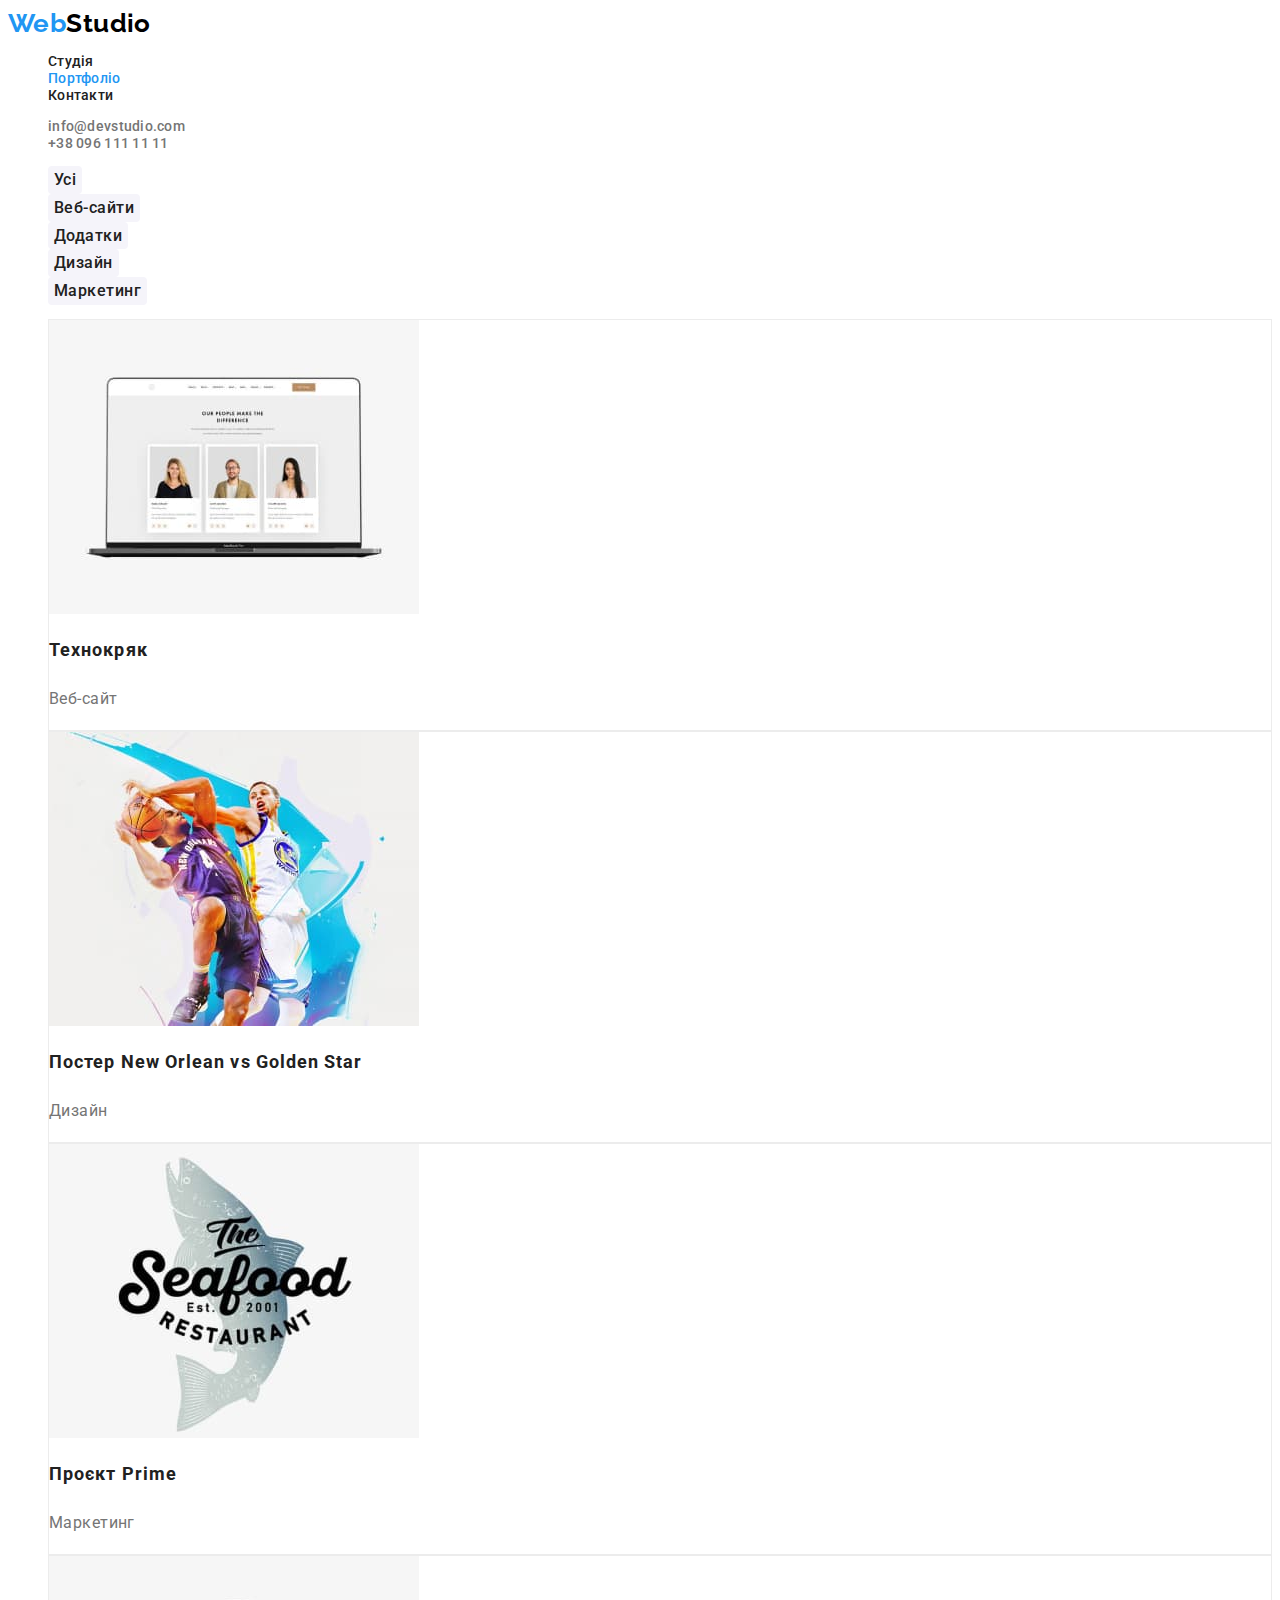
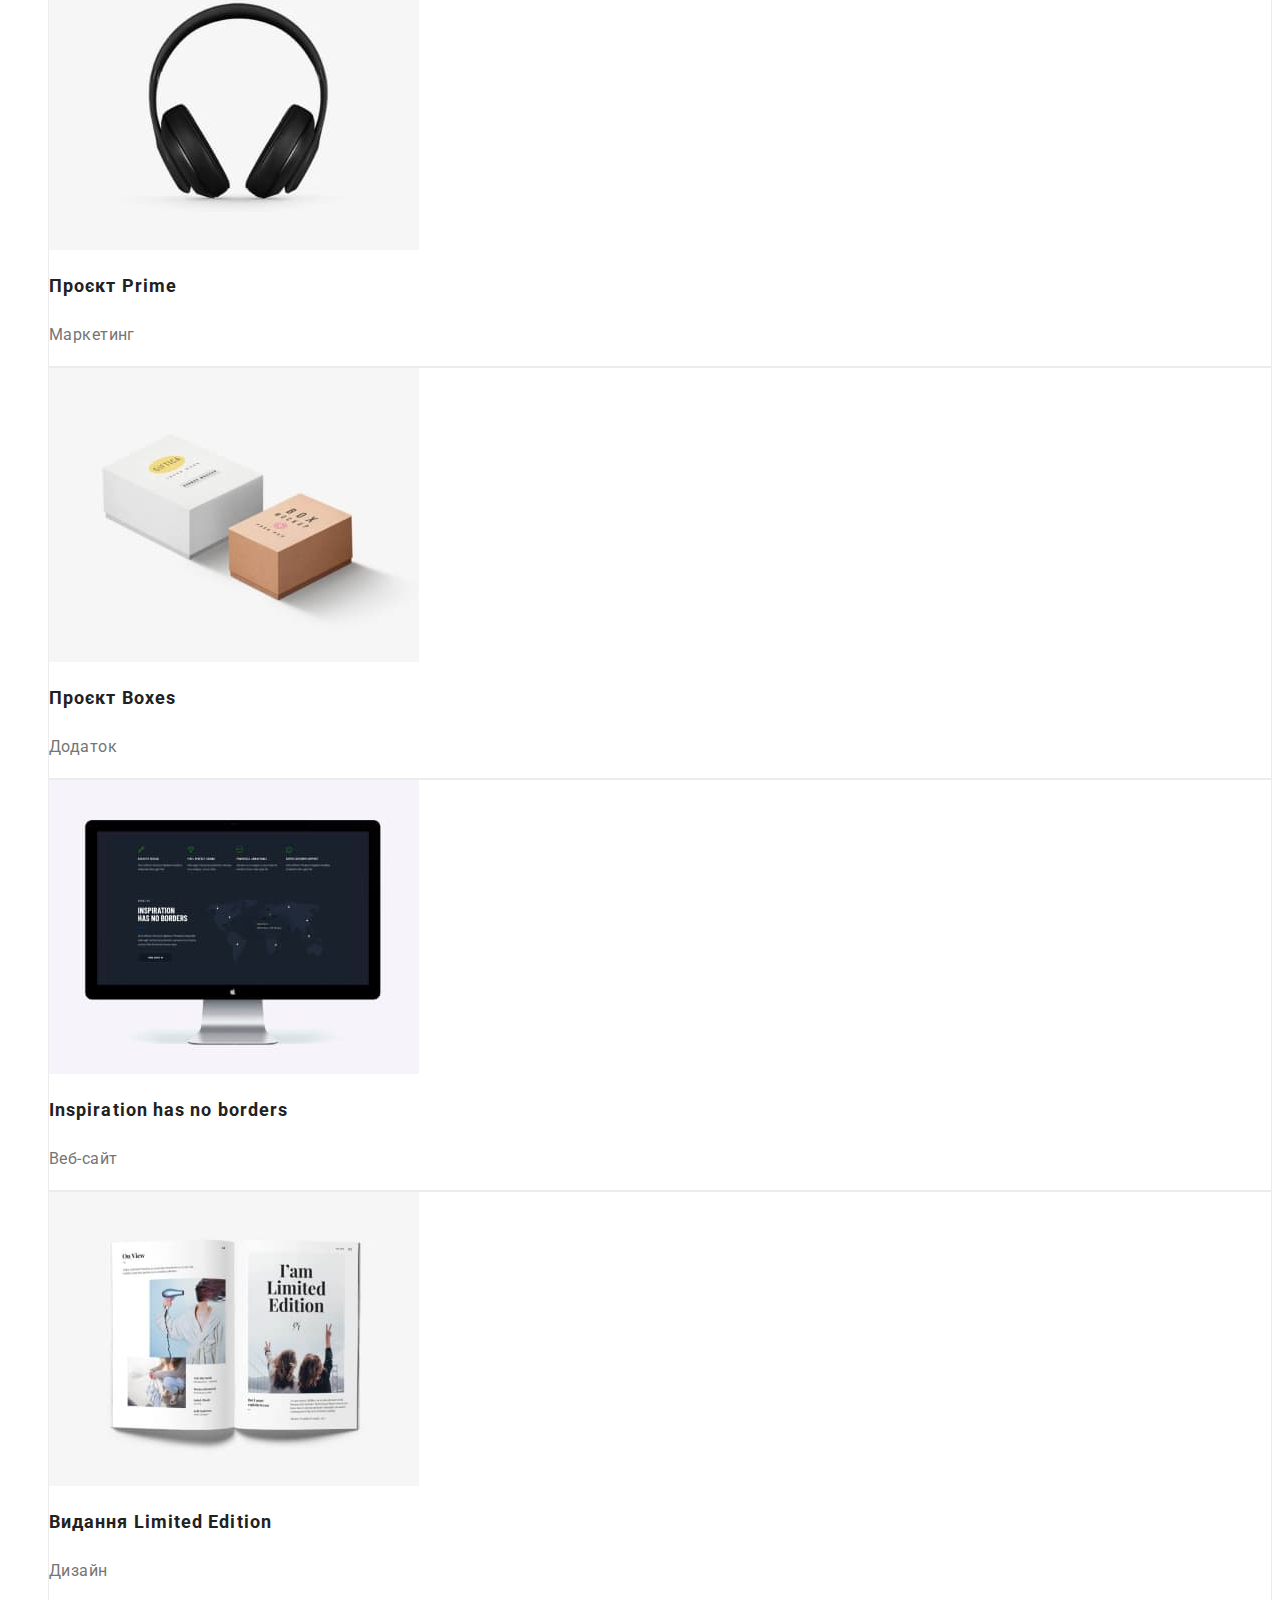
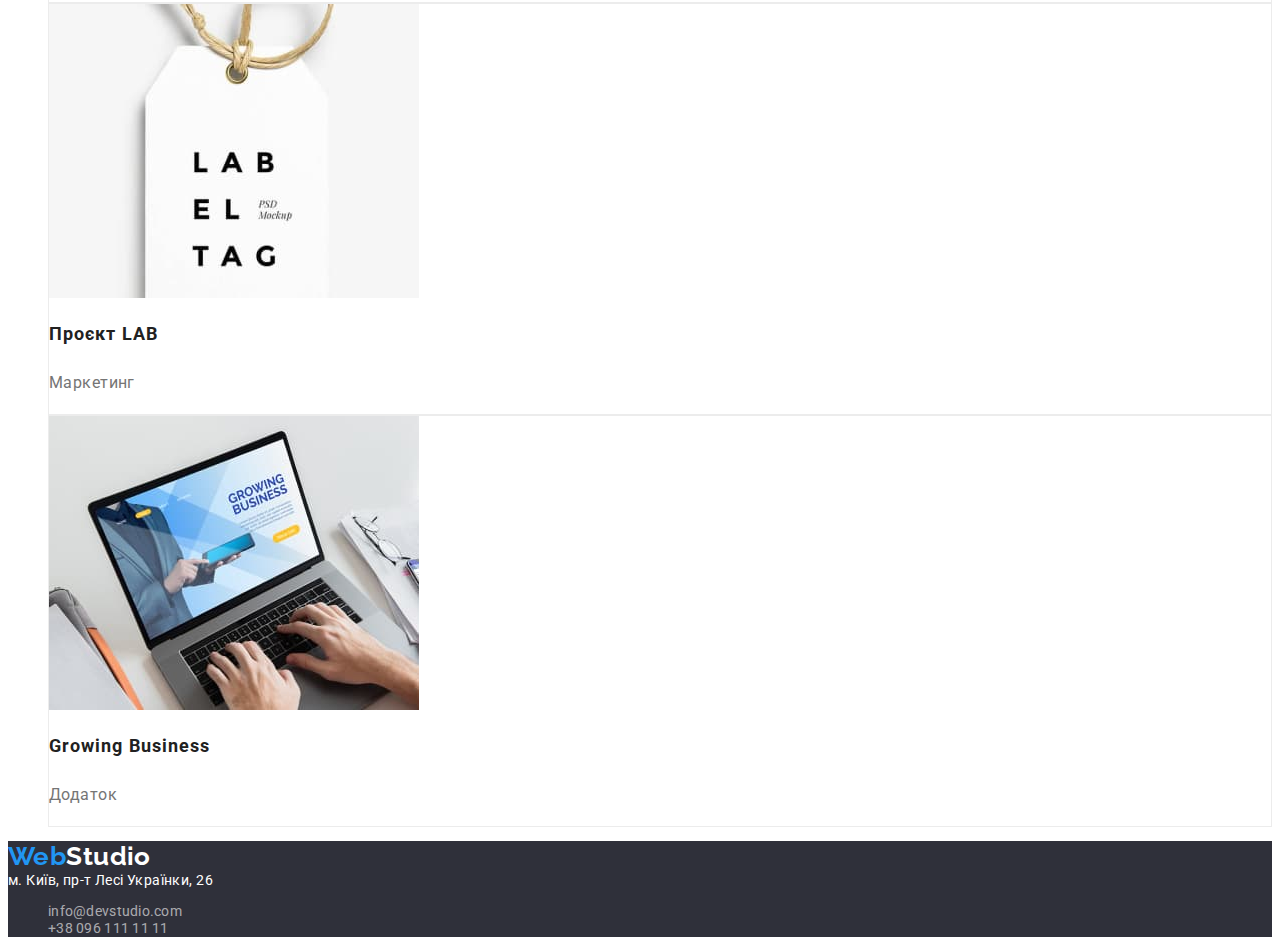
==== portfolio.html @ 2fc30f9e "Создание portfolio.html" ====
<!DOCTYPE html>
<html lang="uk">
  <head>
    <meta charset="UTF-8" />
    <meta http-equiv="X-UA-Compatible" content="IE=edge" />
    <meta name="viewport" content="width=device-width, initial-scale=1.0" />
    <title>Портфоліо</title>
    <link rel="preconnect" href="https://fonts.googleapis.com" />
    <link rel="preconnect" href="https://fonts.gstatic.com" crossorigin />
    <link
      href="https://fonts.googleapis.com/css2?family=Raleway:wght@700&family=Roboto:wght@400;500;700;900&display=swap"
      rel="stylesheet"
    />
    <link href="./css/styles.css" rel="stylesheet" />
  </head>
  <body>
    <!-- Шапка сайта -->
    <header class="page-header">
      <a class="header-logo" href=""> <span class="web">Web</span>Studio </a>
      <nav class="site-nav">
        <ul class="nav-list">
          <li><a class="nav" href="./index.html">Студія</a></li>
          <li><a class="nav-current" href="./portfolio.html">Портфоліо</a></li>
          <li><a class="nav" href="">Контакти</a></li>
        </ul>
      </nav>
      <ul class="header-contact-list">
        <li>
          <a class="header-contact-element" href="mailto:info@devstudio.com"
            >info@devstudio.com</a
          >
        </li>
        <li>
          <a class="header-contact-element" href="tel:+38-096-111-11-11"
            >+38 096 111 11 11</a
          >
        </li>
      </ul>
    </header>

    <main>
      <!-- Портфолио -->
      <section class="filter-section">
        <h1 class="visually-hidden">Портфоліо</h1>

        <ul class="filter-list">
          <li><button class="filter-button" type="button">Усі</button></li>
          <li>
            <button class="filter-button" type="button">Веб-сайти</button>
          </li>
          <li><button class="filter-button" type="button">Додатки</button></li>
          <li><button class="filter-button" type="button">Дизайн</button></li>
          <li>
            <button class="filter-button" type="button">Маркетинг</button>
          </li>
        </ul>
        <ul class="portfolio-list">
          <li class="portfolio-element">
            <img
              class="portfolio-element-image"
              src="./images/Project_1.jpg"
              alt="Технокряк"
              width="370"
            />
            <div>
              <h2 class="portfolio-element-name">Технокряк</h2>
              <p class="portfolio-element-text">Веб-сайт</p>
            </div>
          </li>
          <li class="portfolio-element">
            <img
              class="portfolio-element-image"
              src="./images/Project_2.jpg"
              alt="Постер New Orlean vs Golden Star"
              width="370"
            />
            <div>
              <h2 class="portfolio-element-name">
                Постер New Orlean vs Golden Star
              </h2>
              <p class="portfolio-element-text">Дизайн</p>
            </div>
          </li>
          <li class="portfolio-element">
            <img
              class="portfolio-element-image"
              src="./images/Project_3.jpg"
              alt="Ресторан Seafood"
              width="370"
            />
            <div>
              <h2 class="portfolio-element-name">Проєкт Prime</h2>
              <p class="portfolio-element-text">Маркетинг</p>
            </div>
          </li>
          <li class="portfolio-element">
            <img
              class="portfolio-element-image"
              src="./images/Project_4.jpg"
              alt="Проєкт Prime"
              width="370"
            />
            <div>
              <h2 class="portfolio-element-name">Проєкт Prime</h2>
              <p class="portfolio-element-text">Маркетинг</p>
            </div>
          </li>
          <li class="portfolio-element">
            <img
              class="portfolio-element-image"
              src="./images/Project_5.jpg"
              alt="Проєкт Boxes"
              width="370"
            />
            <div>
              <h2 class="portfolio-element-name">Проєкт Boxes</h2>
              <p class="portfolio-element-text">Додаток</p>
            </div>
          </li>
          <li class="portfolio-element">
            <img
              class="portfolio-element-image"
              src="./images/Project_6.jpg"
              alt="Inspiration has no borders"
              width="370"
            />
            <div>
              <h2 class="portfolio-element-name">Inspiration has no borders</h2>
              <p class="portfolio-element-text">Веб-сайт</p>
            </div>
          </li>
          <li class="portfolio-element">
            <img
              class="portfolio-element-image"
              src="./images/Project_7.jpg"
              alt="Видання Limited Edition"
              width="370"
            />
            <div>
              <h2 class="portfolio-element-name">Видання Limited Edition</h2>
              <p class="portfolio-element-text">Дизайн</p>
            </div>
          </li>
          <li class="portfolio-element">
            <img
              class="portfolio-element-image"
              src="./images/Project_8.jpg"
              alt="Проєкт LAB"
              width="370"
            />
            <div>
              <h2 class="portfolio-element-name">Проєкт LAB</h2>
              <p class="portfolio-element-text">Маркетинг</p>
            </div>
          </li>
          <li class="portfolio-element">
            <img
              class="portfolio-element-image"
              src="./images/Project_9.jpg"
              alt="Growing Business"
              width="370"
            />
            <div>
              <h2 class="portfolio-element-name">Growing Business</h2>
              <p class="portfolio-element-text">Додаток</p>
            </div>
          </li>
        </ul>
      </section>
    </main>

    <!-- Футер -->
    <footer class="page-footer">
      <a class="footer-logo" href=""> <span class="web">Web</span>Studio </a>
      <address class="footer-contacts">
        <a
          class="footer-adress"
          href="https://www.google.com/maps/d/viewer?mid=10uSM3H-mIU3GznYo2szRIEphczw&hl=en_US&ll=50.42732700000001%2C30.538092&z=17"
          target="_blank"
          rel="noopener norefferer nofollow"
          >м. Київ, пр-т Лесі Українки, 26</a
        >
        <ul class="footer-contact-list">
          <li>
            <a class="footer-contact-element" href="mailto:info@devstudio.com"
              >info@devstudio.com</a
            >
          </li>
          <li>
            <a class="footer-contact-element" href="tel:+38-096-111-11-11"
              >+38 096 111 11 11</a
            >
          </li>
        </ul>
      </address>
    </footer>
  </body>
</html>
---- css/styles.css ----
:root {
  --darkjunglegreen-color: #212121;
  --white-color: #ffffff;
  --boulder-color: #757575;
  --azure-color: #2196f3;
  --softpeach-color: #eeeeee;
  --black-color: #000000;
  --ghostwhite-color: #f5f4fa;
  --rgbawhitehigh-color: rgba(255, 255, 255, 0.6);
  --gunmetal-color: #2f303a;
  --dawnpink-color: #ececec;
  /* Заготовка к 4 ДЗ:
    --cloud-color: #c4c4c4;
    --rgbagunmetal-color: rgba(47, 48, 58, 0.4);
    --rgbawhitelow-color: rgba(255, 255, 255, 0.1);
    --nobel-color: #afb1b8; */
}

body {
  background-color: var(--white-color);
  color: var(--darkjunglegreen-color);

  font-family: Roboto, sans-serif;
  font-size: 14px;
  letter-spacing: 0.03em;
}

.visually-hidden {
  position: absolute;
  white-space: nowrap;
  width: 1px;
  height: 1px;
  overflow: hidden;
  border: 0;
  padding: 0;
  clip: rect(0 0 0 0);
  clip-path: inset(50%);
  margin: -1px;
}

.nav-list,
.feature-list,
.example-list,
.team-list,
.filter-list,
.portfolio-list,
.navigation-list,
.footer-contact-list,
.header-contact-list {
  list-style: none;
}

/* Header */

.header-logo,
.footer-logo {
  font-family: 'Raleway', sans-serif;
  font-weight: 700;
  font-size: 26px;
  line-height: 1.19;
  text-decoration: none;
  font-style: normal;

  color: var(--black-color);
  cursor: default;
}

.web {
  color: var(--azure-color);
}

/* Main page */

.nav {
  font-weight: 500;
  line-height: 1.14;
  letter-spacing: 0.02em;

  text-decoration: none;

  color: var(--darkjunglegreen-color);
}

.nav:hover,
.nav:focus {
  color: var(--azure-color);
}

.nav-current {
  font-weight: 500;
  line-height: 1.14;
  letter-spacing: 0.02em;

  text-decoration: none;

  color: var(--azure-color);
}

.nav-current:hover,
.nav-current:focus {
  color: var(--azure-color);
}

.header-contact-element {
  font-weight: 500;
  line-height: 1.14;
  letter-spacing: 0.02em;
  text-decoration: none;

  color: var(--boulder-color);
}

.header-contact-element:hover,
.header-contact-element:focus {
  color: var(--azure-color);
}

.order-section {
  background-color: var(--gunmetal-color);
}

.order-section-header {
  font-weight: 900;
  font-size: 44px;
  line-height: 1.36;

  text-align: center;
  letter-spacing: 0.06em;
  text-transform: uppercase;

  color: var(--white-color);
}

.order-section-button {
  font-family: 'Roboto', sans-serif;
  font-weight: 700;
  font-size: 16px;
  line-height: 1.87;
  letter-spacing: 0.06em;

  color: var(--white-color);
  background-color: var(--azure-color);
  cursor: pointer;
}

.order-section-button:hover,
.order-section-button:focus {
  background-color: #007ec7;
  cursor: pointer;
}

.feature-header {
  font-weight: 700;
  font-size: 14px;
  line-height: 1.14;
  text-transform: uppercase;

  color: var(--darkjunglegreen-color);
}

.feature-text {
  line-height: 1.71;

  font-style: normal;

  color: var(--boulder-color);
}

.example-header,
.team-header {
  font-weight: 700;
  font-size: 36px;
  line-height: 1.17;
  text-align: center;

  color: var(--darkjunglegreen-color);
}

.team-section {
  background-color: var(--ghostwhite-color);
}

.team-person-name {
  font-weight: 500;
  font-size: 16px;
  line-height: 1.19;

  text-align: center;

  color: var(--darkjunglegreen-color);
}

.team-person-position {
  font-size: 16px;
  line-height: 1.19;

  text-align: center;
  font-style: normal;

  color: var(--boulder-color);
}

/* Portfolio page */
.portfolio-main {
  border-top: 1px solid var(--white-color);
}

.filter-button {
  font-family: 'Roboto', sans-serif;
  font-weight: 500;
  font-size: 16px;
  line-height: 1.62;
  letter-spacing: 0.03em;

  border-radius: 4px;

  color: var(--darkjunglegreen-color);
  background-color: var(--ghostwhite-color);
  border: none;
}
.filter-button:hover,
.filter-button:focus {
  color: var(--white-color);
  background-color: var(--azure-color);
  cursor: pointer;
}

.portfolio-element {
  border: 1px solid var(--dawnpink-color);
}

.portfolio-element-name {
  font-weight: 700;
  font-size: 18px;
  line-height: 2;
  letter-spacing: 0.06em;

  color: var(--darkjunglegreen-color);
}

.portfolio-element-text {
  font-size: 16px;
  line-height: 1.88;
  font-style: normal;

  color: var(--boulder-color);
}
/* Footer */

.page-footer {
  background-color: var(--gunmetal-color);
}

.footer-logo {
  color: var(--white-color);
}

.footer-adress {
  line-height: 1.17;
  text-decoration: none;
  font-style: normal;

  color: var(--white-color);
}

.footer-contact-element {
  line-height: 1.14;
  letter-spacing: 0.02em;
  text-decoration: none;
  font-style: normal;

  color: var(--rgbawhitehigh-color);
}

.footer-contact-element:hover .footer-contact-element:focus {
  color: var(--azure-color);
}
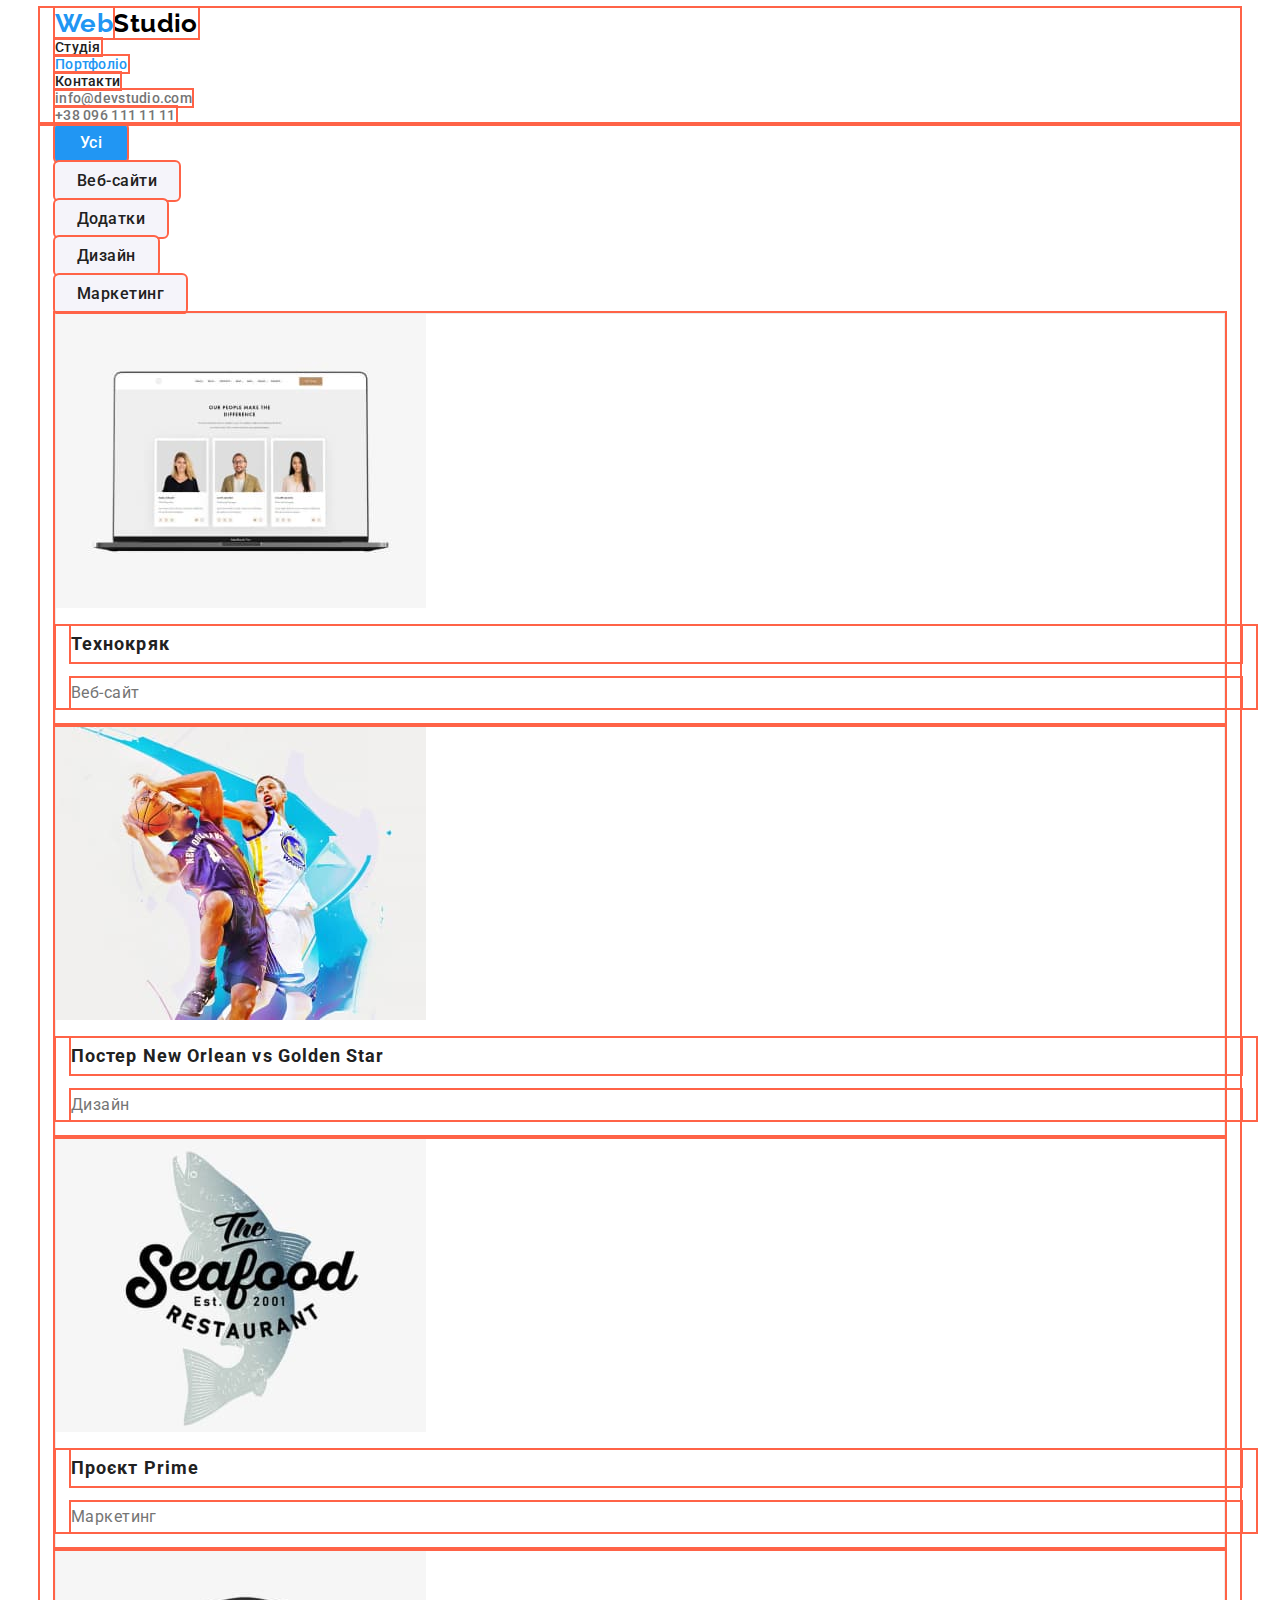
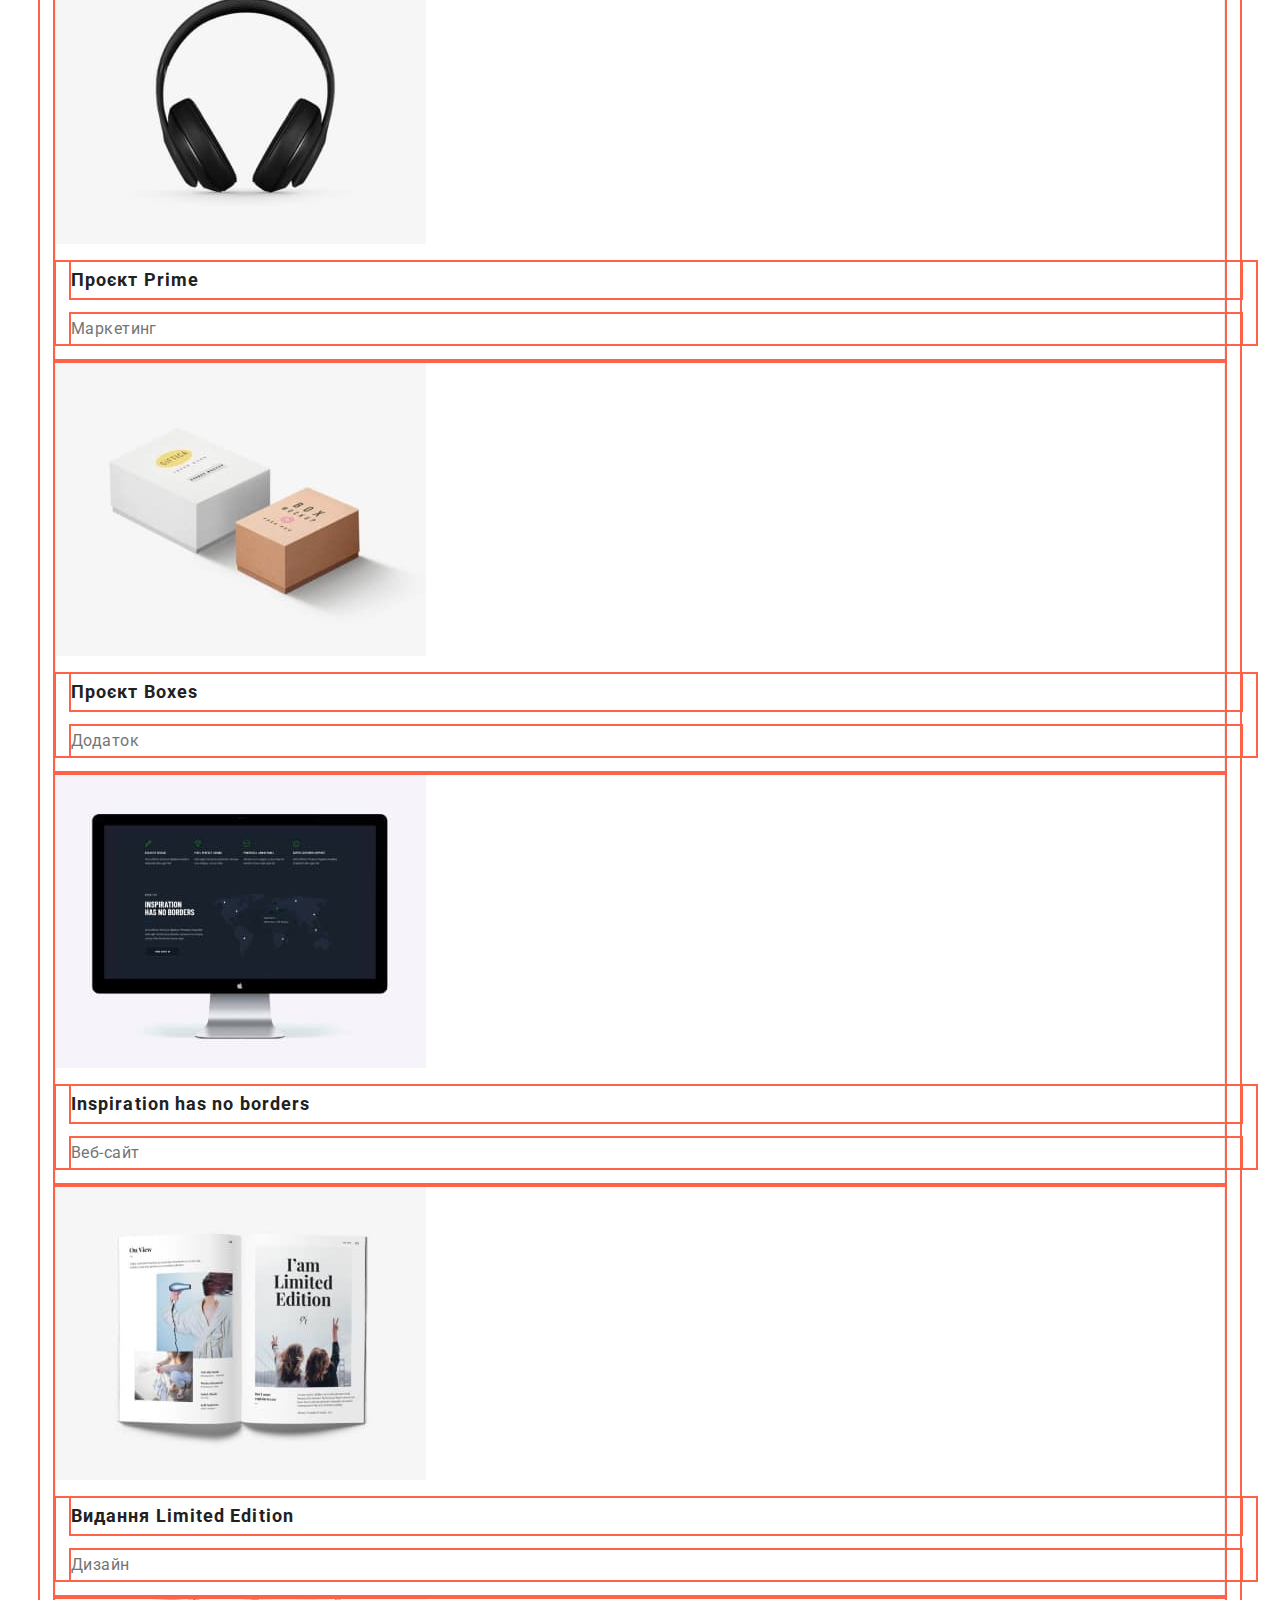
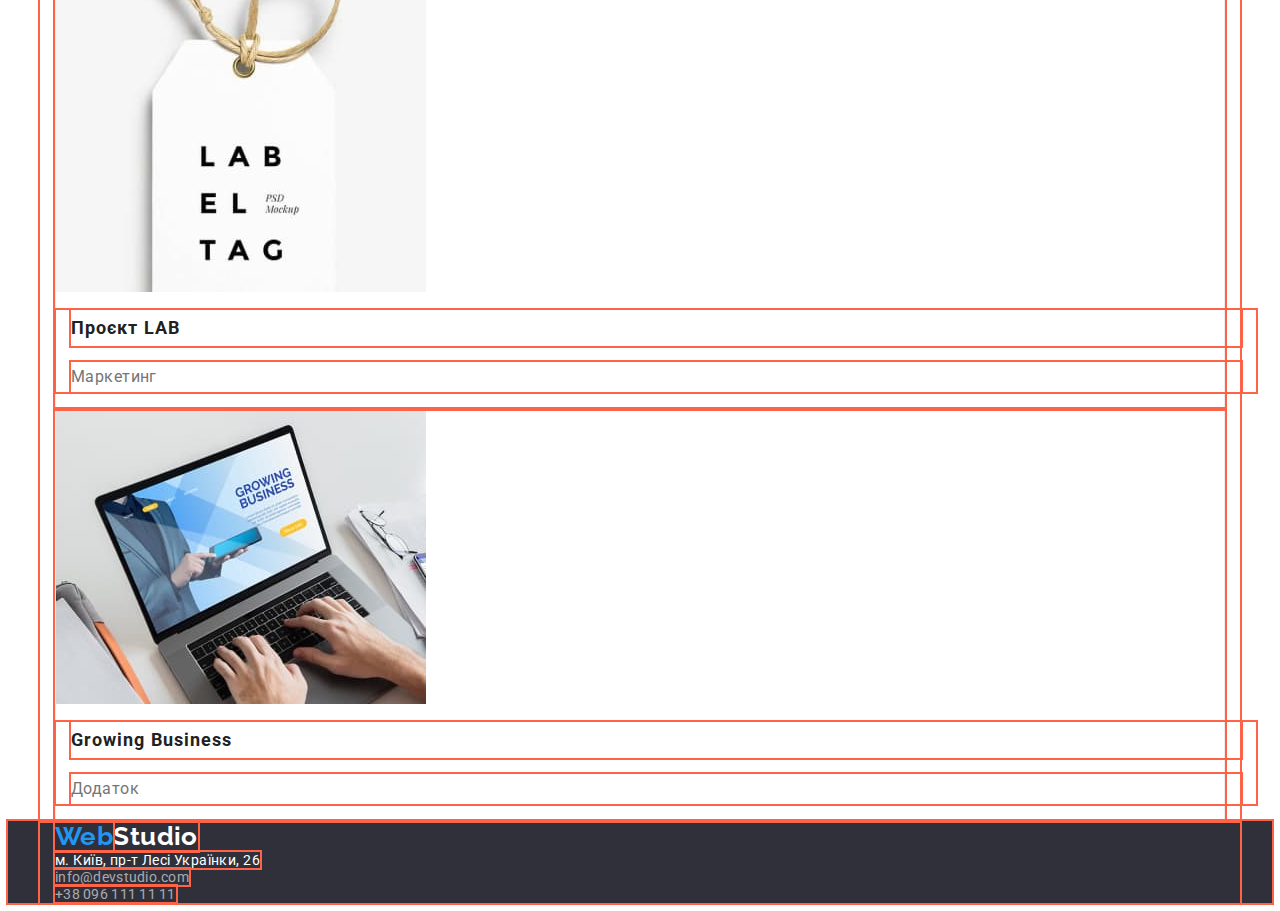
==== commit 2d4c1a51: "Добавление разметки" ====
--- a/portfolio.html
+++ b/portfolio.html
@@ -11,11 +11,13 @@
       href="https://fonts.googleapis.com/css2?family=Raleway:wght@700&family=Roboto:wght@400;500;700;900&display=swap"
       rel="stylesheet"
     />
+    <link rel="stylesheet" href="https://cdnjs.cloudflare.com/ajax/libs/modern-normalize/1.1.0/modern-normalize.min.css" integrity="sha512-wpPYUAdjBVSE4KJnH1VR1HeZfpl1ub8YT/NKx4PuQ5NmX2tKuGu6U/JRp5y+Y8XG2tV+wKQpNHVUX03MfMFn9Q==" crossorigin="anonymous" referrerpolicy="no-referrer" />
     <link href="./css/styles.css" rel="stylesheet" />
   </head>
   <body>
     <!-- Шапка сайта -->
     <header class="page-header">
+      <div class="container">
       <a class="header-logo" href=""> <span class="web">Web</span>Studio </a>
       <nav class="site-nav">
         <ul class="nav-list">
@@ -36,15 +38,16 @@
           >
         </li>
       </ul>
+    </div>
     </header>
 
     <main>
       <!-- Портфолио -->
       <section class="filter-section">
+        <div class="container">
         <h1 class="visually-hidden">Портфоліо</h1>
-
         <ul class="filter-list">
-          <li><button class="filter-button" type="button">Усі</button></li>
+          <li><button class="filter-button-active" type="button">Усі</button></li>
           <li>
             <button class="filter-button" type="button">Веб-сайти</button>
           </li>
@@ -62,7 +65,7 @@
               alt="Технокряк"
               width="370"
             />
-            <div>
+            <div class="container">
               <h2 class="portfolio-element-name">Технокряк</h2>
               <p class="portfolio-element-text">Веб-сайт</p>
             </div>
@@ -74,7 +77,7 @@
               alt="Постер New Orlean vs Golden Star"
               width="370"
             />
-            <div>
+            <div class="container">
               <h2 class="portfolio-element-name">
                 Постер New Orlean vs Golden Star
               </h2>
@@ -88,7 +91,7 @@
               alt="Ресторан Seafood"
               width="370"
             />
-            <div>
+            <div class="container">
               <h2 class="portfolio-element-name">Проєкт Prime</h2>
               <p class="portfolio-element-text">Маркетинг</p>
             </div>
@@ -100,7 +103,7 @@
               alt="Проєкт Prime"
               width="370"
             />
-            <div>
+            <div class="container">
               <h2 class="portfolio-element-name">Проєкт Prime</h2>
               <p class="portfolio-element-text">Маркетинг</p>
             </div>
@@ -112,7 +115,7 @@
               alt="Проєкт Boxes"
               width="370"
             />
-            <div>
+            <div class="container">
               <h2 class="portfolio-element-name">Проєкт Boxes</h2>
               <p class="portfolio-element-text">Додаток</p>
             </div>
@@ -124,7 +127,7 @@
               alt="Inspiration has no borders"
               width="370"
             />
-            <div>
+            <div class="container">
               <h2 class="portfolio-element-name">Inspiration has no borders</h2>
               <p class="portfolio-element-text">Веб-сайт</p>
             </div>
@@ -136,7 +139,7 @@
               alt="Видання Limited Edition"
               width="370"
             />
-            <div>
+            <div class="container">
               <h2 class="portfolio-element-name">Видання Limited Edition</h2>
               <p class="portfolio-element-text">Дизайн</p>
             </div>
@@ -148,7 +151,7 @@
               alt="Проєкт LAB"
               width="370"
             />
-            <div>
+            <div class="container">
               <h2 class="portfolio-element-name">Проєкт LAB</h2>
               <p class="portfolio-element-text">Маркетинг</p>
             </div>
@@ -160,17 +163,19 @@
               alt="Growing Business"
               width="370"
             />
-            <div>
+            <div class="container">
               <h2 class="portfolio-element-name">Growing Business</h2>
               <p class="portfolio-element-text">Додаток</p>
             </div>
           </li>
         </ul>
+        </div>
       </section>
     </main>
 
     <!-- Футер -->
     <footer class="page-footer">
+      <div class="container">
       <a class="footer-logo" href=""> <span class="web">Web</span>Studio </a>
       <address class="footer-contacts">
         <a
@@ -193,6 +198,7 @@
           </li>
         </ul>
       </address>
+    </div>
     </footer>
   </body>
 </html>
--- a/css/styles.css
+++ b/css/styles.css
@@ -23,7 +23,13 @@
   font-family: Roboto, sans-serif;
   font-size: 14px;
   letter-spacing: 0.03em;
-}
+  box-sizing: border-box;
+}
+
+.section {
+  padding: 94px 0;
+}
+
 
 .visually-hidden {
   position: absolute;
@@ -47,7 +53,22 @@
 .navigation-list,
 .footer-contact-list,
 .header-contact-list {
+  padding: 0;
+  margin: 0;
   list-style: none;
+}
+
+.h1, .h2, .h3, .p {
+  margin-top: 0;
+  margin-bottom: 0;
+}
+
+.container {
+  box-sizing: border-box;
+  width: 1200px;
+  margin: 0 auto;
+  padding: 0 15px;
+  outline: 2px solid tomato;
 }
 
 /* Header */
@@ -63,10 +84,12 @@
 
   color: var(--black-color);
   cursor: default;
+  outline: 2px solid tomato;
 }
 
 .web {
   color: var(--azure-color);
+  outline: 2px solid tomato;
 }
 
 /* Main page */
@@ -79,6 +102,7 @@
   text-decoration: none;
 
   color: var(--darkjunglegreen-color);
+  outline: 2px solid tomato;
 }
 
 .nav:hover,
@@ -94,6 +118,7 @@
   text-decoration: none;
 
   color: var(--azure-color);
+  outline: 2px solid tomato;
 }
 
 .nav-current:hover,
@@ -108,6 +133,7 @@
   text-decoration: none;
 
   color: var(--boulder-color);
+  outline: 2px solid tomato;
 }
 
 .header-contact-element:hover,
@@ -116,19 +142,23 @@
 }
 
 .order-section {
+  text-align: center;
   background-color: var(--gunmetal-color);
+  outline: 2px solid tomato;
 }
 
 .order-section-header {
+  margin-top: 0;
+  margin-bottom: 30px;
   font-weight: 900;
   font-size: 44px;
   line-height: 1.36;
 
-  text-align: center;
   letter-spacing: 0.06em;
   text-transform: uppercase;
 
   color: var(--white-color);
+  outline: 2px solid tomato;
 }
 
 .order-section-button {
@@ -137,10 +167,16 @@
   font-size: 16px;
   line-height: 1.87;
   letter-spacing: 0.06em;
-
+  
+  border-radius: 4px;
+  padding: 10px 32px;
+  border: none;
+
+  box-shadow: 0px 4px 4px rgba(0, 0, 0, 0.15);
   color: var(--white-color);
   background-color: var(--azure-color);
   cursor: pointer;
+  outline: 2px solid tomato;
 }
 
 .order-section-button:hover,
@@ -156,6 +192,7 @@
   text-transform: uppercase;
 
   color: var(--darkjunglegreen-color);
+  outline: 2px solid tomato;
 }
 
 .feature-text {
@@ -164,6 +201,7 @@
   font-style: normal;
 
   color: var(--boulder-color);
+  outline: 2px solid tomato;
 }
 
 .example-header,
@@ -174,10 +212,12 @@
   text-align: center;
 
   color: var(--darkjunglegreen-color);
+  outline: 2px solid tomato;
 }
 
 .team-section {
   background-color: var(--ghostwhite-color);
+  outline: 2px solid tomato;
 }
 
 .team-person-name {
@@ -188,6 +228,7 @@
   text-align: center;
 
   color: var(--darkjunglegreen-color);
+  outline: 2px solid tomato;
 }
 
 .team-person-position {
@@ -198,11 +239,13 @@
   font-style: normal;
 
   color: var(--boulder-color);
+  outline: 2px solid tomato;
 }
 
 /* Portfolio page */
 .portfolio-main {
   border-top: 1px solid var(--white-color);
+  outline: 2px solid tomato;
 }
 
 .filter-button {
@@ -211,13 +254,17 @@
   font-size: 16px;
   line-height: 1.62;
   letter-spacing: 0.03em;
+  text-align: center;
 
   border-radius: 4px;
+  padding: 6px 22px;
 
   color: var(--darkjunglegreen-color);
   background-color: var(--ghostwhite-color);
   border: none;
-}
+  outline: 2px solid tomato;
+}
+
 .filter-button:hover,
 .filter-button:focus {
   color: var(--white-color);
@@ -225,8 +272,33 @@
   cursor: pointer;
 }
 
+.filter-button-active {
+  font-family: 'Roboto', sans-serif;
+  font-weight: 500;
+  font-size: 16px;
+  line-height: 1.62;
+  letter-spacing: 0.03em;
+  text-align: center;
+
+  border-radius: 4px;
+  padding: 6px 25px;
+  box-shadow: 0px 3px 1px rgba(0, 0, 0, 0.1), 0px 1px 2px rgba(0, 0, 0, 0.08), 0px 2px 2px rgba(0, 0, 0, 0.12); 
+
+  color: var(--white-color);
+  background-color: var(--azure-color);
+  border: none;
+  outline: 2px solid tomato;
+}
+
+.filter-button-active:hover,
+.filter-button-active:focus {
+  background-color: #007ec7;
+  cursor: pointer;
+}
+
 .portfolio-element {
   border: 1px solid var(--dawnpink-color);
+  outline: 2px solid tomato;
 }
 
 .portfolio-element-name {
@@ -236,6 +308,7 @@
   letter-spacing: 0.06em;
 
   color: var(--darkjunglegreen-color);
+  outline: 2px solid tomato;
 }
 
 .portfolio-element-text {
@@ -244,15 +317,18 @@
   font-style: normal;
 
   color: var(--boulder-color);
+  outline: 2px solid tomato;
 }
 /* Footer */
 
 .page-footer {
   background-color: var(--gunmetal-color);
+  outline: 2px solid tomato;
 }
 
 .footer-logo {
   color: var(--white-color);
+  outline: 2px solid tomato;
 }
 
 .footer-adress {
@@ -261,6 +337,7 @@
   font-style: normal;
 
   color: var(--white-color);
+  outline: 2px solid tomato;
 }
 
 .footer-contact-element {
@@ -270,8 +347,10 @@
   font-style: normal;
 
   color: var(--rgbawhitehigh-color);
-}
-
-.footer-contact-element:hover .footer-contact-element:focus {
-  color: var(--azure-color);
-}
+  outline: 2px solid tomato;
+}
+
+.footer-contact-element:hover 
+.footer-contact-element:focus {
+  color: var(--azure-color);
+}
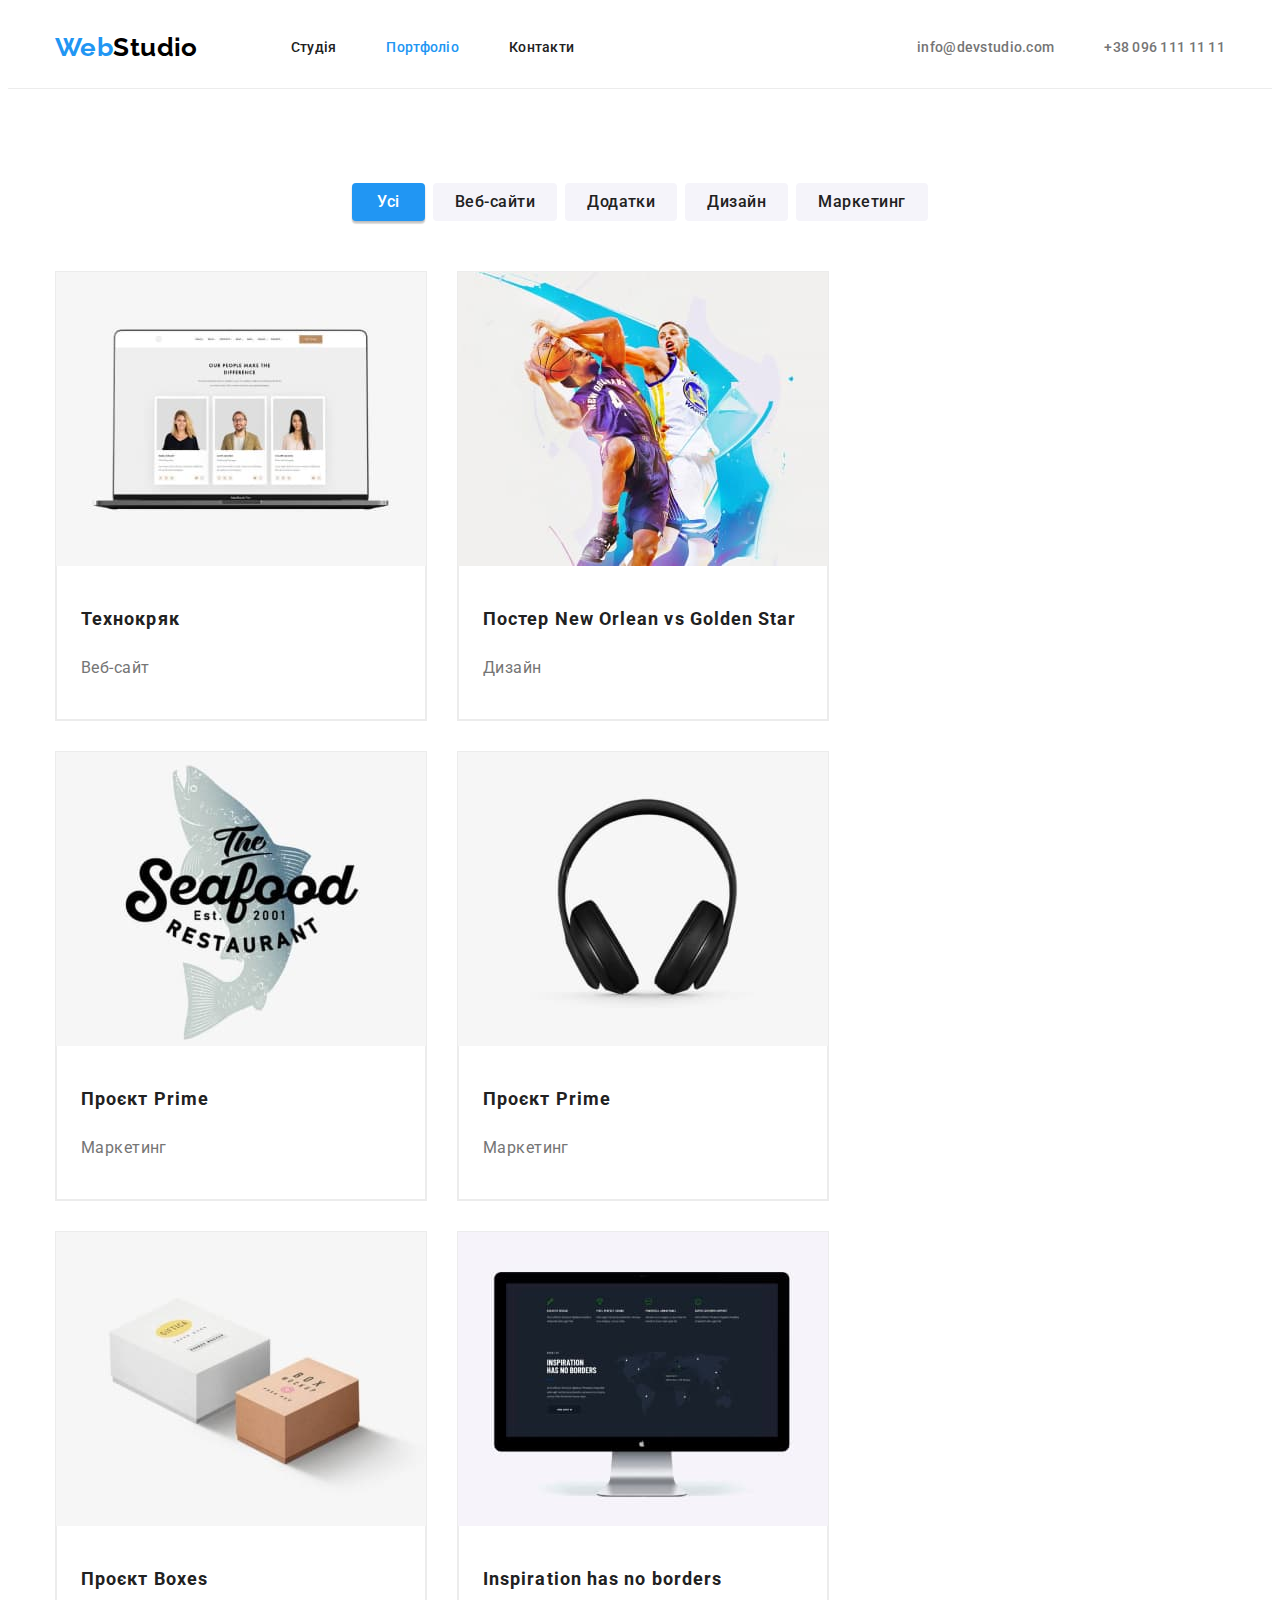
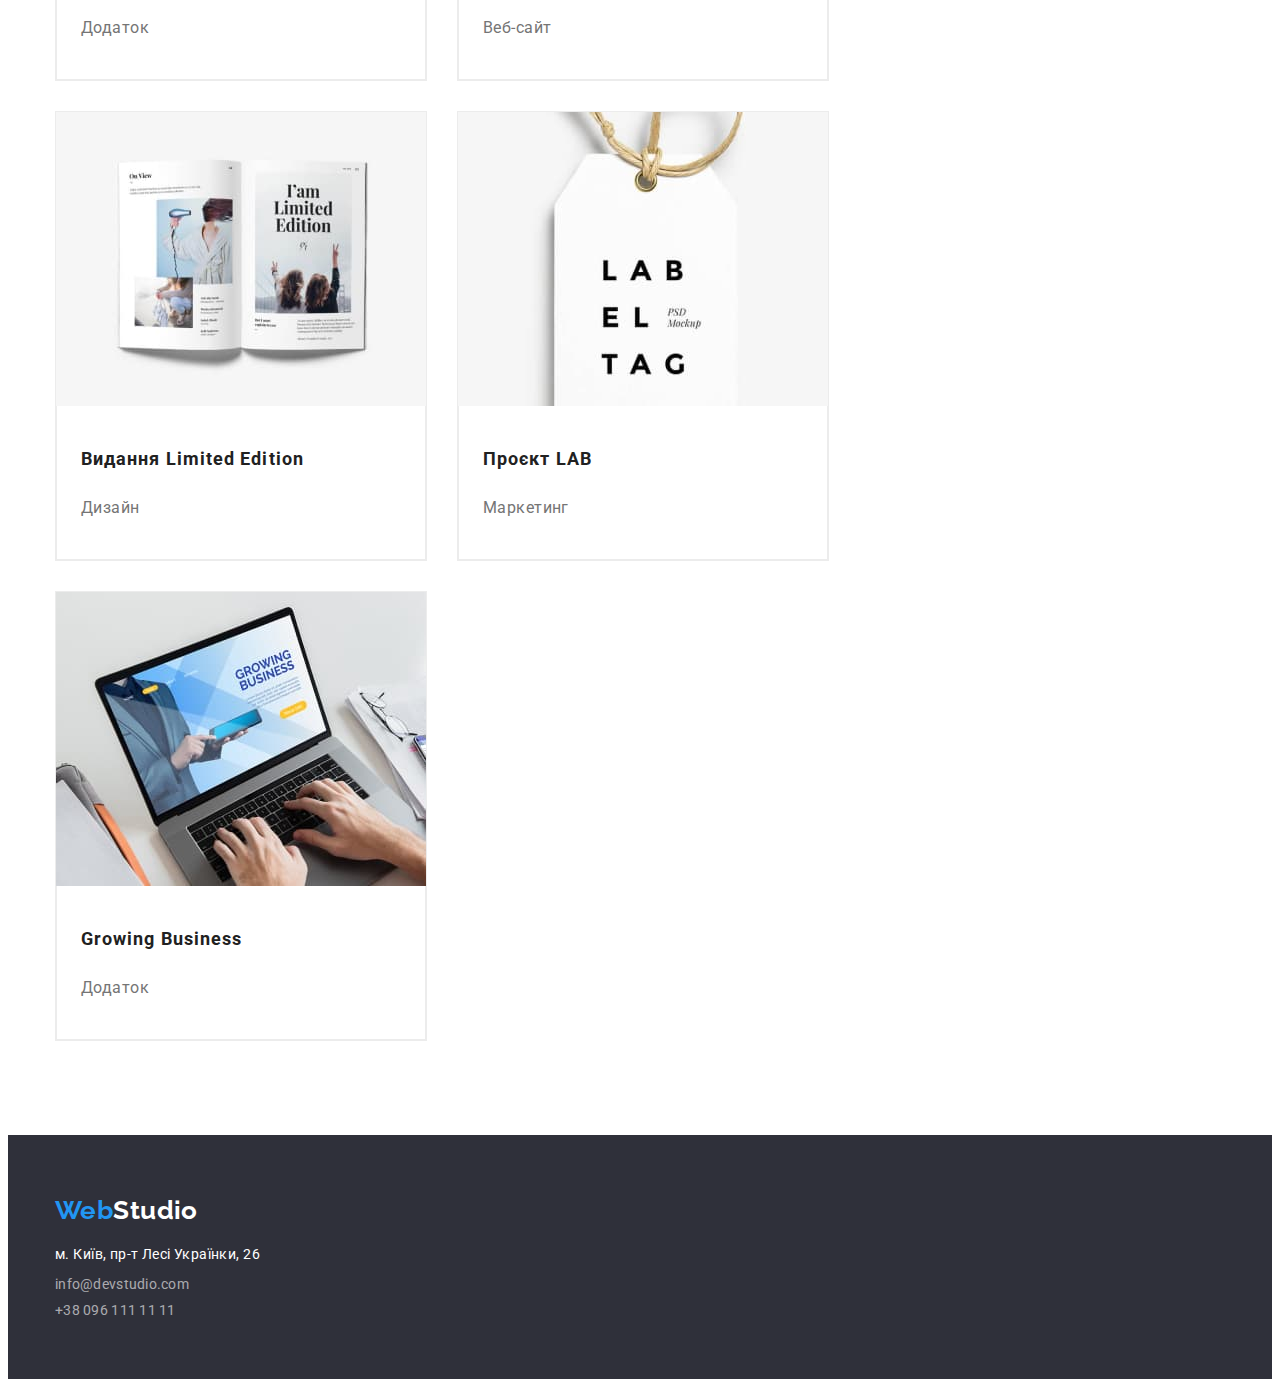
==== commit 8c0d8a7f: "Добавление разметки" ====
--- a/portfolio.html
+++ b/portfolio.html
@@ -17,7 +17,7 @@
   <body>
     <!-- Шапка сайта -->
     <header class="page-header">
-      <div class="container">
+      <div class="container header-container">
       <a class="header-logo" href=""> <span class="web">Web</span>Studio </a>
       <nav class="site-nav">
         <ul class="nav-list">
@@ -43,7 +43,7 @@
 
     <main>
       <!-- Портфолио -->
-      <section class="filter-section">
+      <section class="section filter-section">
         <div class="container">
         <h1 class="visually-hidden">Портфоліо</h1>
         <ul class="filter-list">
@@ -65,7 +65,7 @@
               alt="Технокряк"
               width="370"
             />
-            <div class="container">
+            <div class="text-container">
               <h2 class="portfolio-element-name">Технокряк</h2>
               <p class="portfolio-element-text">Веб-сайт</p>
             </div>
@@ -77,7 +77,7 @@
               alt="Постер New Orlean vs Golden Star"
               width="370"
             />
-            <div class="container">
+            <div class="text-container">
               <h2 class="portfolio-element-name">
                 Постер New Orlean vs Golden Star
               </h2>
@@ -91,7 +91,7 @@
               alt="Ресторан Seafood"
               width="370"
             />
-            <div class="container">
+            <div class="text-container">
               <h2 class="portfolio-element-name">Проєкт Prime</h2>
               <p class="portfolio-element-text">Маркетинг</p>
             </div>
@@ -103,7 +103,7 @@
               alt="Проєкт Prime"
               width="370"
             />
-            <div class="container">
+            <div class="text-container">
               <h2 class="portfolio-element-name">Проєкт Prime</h2>
               <p class="portfolio-element-text">Маркетинг</p>
             </div>
@@ -115,7 +115,7 @@
               alt="Проєкт Boxes"
               width="370"
             />
-            <div class="container">
+            <div class="text-container">
               <h2 class="portfolio-element-name">Проєкт Boxes</h2>
               <p class="portfolio-element-text">Додаток</p>
             </div>
@@ -127,7 +127,7 @@
               alt="Inspiration has no borders"
               width="370"
             />
-            <div class="container">
+            <div class="text-container">
               <h2 class="portfolio-element-name">Inspiration has no borders</h2>
               <p class="portfolio-element-text">Веб-сайт</p>
             </div>
@@ -139,7 +139,7 @@
               alt="Видання Limited Edition"
               width="370"
             />
-            <div class="container">
+            <div class="text-container">
               <h2 class="portfolio-element-name">Видання Limited Edition</h2>
               <p class="portfolio-element-text">Дизайн</p>
             </div>
@@ -151,7 +151,7 @@
               alt="Проєкт LAB"
               width="370"
             />
-            <div class="container">
+            <div class="text-container">
               <h2 class="portfolio-element-name">Проєкт LAB</h2>
               <p class="portfolio-element-text">Маркетинг</p>
             </div>
@@ -163,7 +163,7 @@
               alt="Growing Business"
               width="370"
             />
-            <div class="container">
+            <div class="text-container">
               <h2 class="portfolio-element-name">Growing Business</h2>
               <p class="portfolio-element-text">Додаток</p>
             </div>
@@ -175,7 +175,7 @@
 
     <!-- Футер -->
     <footer class="page-footer">
-      <div class="container">
+      <div class="container footer-container">
       <a class="footer-logo" href=""> <span class="web">Web</span>Studio </a>
       <address class="footer-contacts">
         <a
--- a/css/styles.css
+++ b/css/styles.css
@@ -23,13 +23,11 @@
   font-family: Roboto, sans-serif;
   font-size: 14px;
   letter-spacing: 0.03em;
-  box-sizing: border-box;
 }
 
 .section {
   padding: 94px 0;
 }
-
 
 .visually-hidden {
   position: absolute;
@@ -40,7 +38,7 @@
   border: 0;
   padding: 0;
   clip: rect(0 0 0 0);
-  clip-path: inset(50%);
+  clip-path: inset(100%);
   margin: -1px;
 }
 
@@ -58,7 +56,8 @@
   list-style: none;
 }
 
-.h1, .h2, .h3, .p {
+.ul .h1, .h2, .h3, .p {
+  list-style: none;
   margin-top: 0;
   margin-bottom: 0;
 }
@@ -68,10 +67,28 @@
   width: 1200px;
   margin: 0 auto;
   padding: 0 15px;
-  outline: 2px solid tomato;
+}
+
+img {
+  display: block;
+  max-width: 100%;
+  height: auto;
 }
 
 /* Header */
+.page-header {
+  justify-content: center;
+  align-items: center;
+  border-bottom: 1px solid var(--dawnpink-color);
+}
+.container.header-container {
+  display: flex;
+  align-items: center;
+}
+.site-nav {
+  display: flex;
+  align-items: center;
+}
 
 .header-logo,
 .footer-logo {
@@ -84,12 +101,27 @@
 
   color: var(--black-color);
   cursor: default;
-  outline: 2px solid tomato;
+}
+
+.header-logo {
+  padding-top: 24px;
+  padding-bottom: 25px;
+}
+
+.nav-list {
+  margin-left: 93px;
+  display: flex;
+gap: 50px;
+}
+
+.header-contact-list {
+  display: flex;
+  gap: 50px;
+  margin-left: auto;
 }
 
 .web {
   color: var(--azure-color);
-  outline: 2px solid tomato;
 }
 
 /* Main page */
@@ -102,7 +134,6 @@
   text-decoration: none;
 
   color: var(--darkjunglegreen-color);
-  outline: 2px solid tomato;
 }
 
 .nav:hover,
@@ -118,7 +149,6 @@
   text-decoration: none;
 
   color: var(--azure-color);
-  outline: 2px solid tomato;
 }
 
 .nav-current:hover,
@@ -133,7 +163,6 @@
   text-decoration: none;
 
   color: var(--boulder-color);
-  outline: 2px solid tomato;
 }
 
 .header-contact-element:hover,
@@ -141,24 +170,28 @@
   color: var(--azure-color);
 }
 
+.page-main {
+  flex-direction: column;
+}
+
 .order-section {
   text-align: center;
+  padding: 200px 0;
   background-color: var(--gunmetal-color);
-  outline: 2px solid tomato;
 }
 
 .order-section-header {
-  margin-top: 0;
-  margin-bottom: 30px;
+  margin: 0, auto, 30px;
+  width: 696px;
   font-weight: 900;
   font-size: 44px;
   line-height: 1.36;
+ 
 
   letter-spacing: 0.06em;
   text-transform: uppercase;
 
   color: var(--white-color);
-  outline: 2px solid tomato;
 }
 
 .order-section-button {
@@ -176,13 +209,22 @@
   color: var(--white-color);
   background-color: var(--azure-color);
   cursor: pointer;
-  outline: 2px solid tomato;
 }
 
 .order-section-button:hover,
 .order-section-button:focus {
   background-color: #007ec7;
   cursor: pointer;
+}
+
+.feature-list {
+  display: flex;
+  width: 100%;
+  gap: 30px;
+}
+
+.feature-element {
+  width: 270px;
 }
 
 .feature-header {
@@ -192,16 +234,15 @@
   text-transform: uppercase;
 
   color: var(--darkjunglegreen-color);
-  outline: 2px solid tomato;
 }
 
 .feature-text {
   line-height: 1.71;
+  margin: 10px, 0, 0;
 
   font-style: normal;
 
   color: var(--boulder-color);
-  outline: 2px solid tomato;
 }
 
 .example-header,
@@ -212,15 +253,36 @@
   text-align: center;
 
   color: var(--darkjunglegreen-color);
-  outline: 2px solid tomato;
+}
+
+.team-header {
+  margin-bottom: 50px;
+}
+
+.example-list {
+  display: flex;
+  gap: 30px;
+  margin-top: 50px;
 }
 
 .team-section {
   background-color: var(--ghostwhite-color);
-  outline: 2px solid tomato;
+}
+
+.team-list {
+  display: flex;
+  gap: 30px;
+}
+
+.team-element {
+  box-shadow: 0px 1px 3px rgba(0, 0, 0, 0.12), 0px 1px 1px rgba(0, 0, 0, 0.14),
+  0px 2px 1px rgba(0, 0, 0, 0.2);
+border-radius: 0px 0px 4px 4px;
+
 }
 
 .team-person-name {
+  margin: 30px 0 10px;
   font-weight: 500;
   font-size: 16px;
   line-height: 1.19;
@@ -228,10 +290,10 @@
   text-align: center;
 
   color: var(--darkjunglegreen-color);
-  outline: 2px solid tomato;
 }
 
 .team-person-position {
+  padding-bottom: 30px;
   font-size: 16px;
   line-height: 1.19;
 
@@ -239,13 +301,18 @@
   font-style: normal;
 
   color: var(--boulder-color);
-  outline: 2px solid tomato;
 }
 
 /* Portfolio page */
 .portfolio-main {
   border-top: 1px solid var(--white-color);
-  outline: 2px solid tomato;
+}
+
+.filter-list {
+  display: flex;
+  justify-content: center;
+  gap: 8px;
+  margin-bottom: 50px;
 }
 
 .filter-button {
@@ -262,7 +329,6 @@
   color: var(--darkjunglegreen-color);
   background-color: var(--ghostwhite-color);
   border: none;
-  outline: 2px solid tomato;
 }
 
 .filter-button:hover,
@@ -287,7 +353,6 @@
   color: var(--white-color);
   background-color: var(--azure-color);
   border: none;
-  outline: 2px solid tomato;
 }
 
 .filter-button-active:hover,
@@ -296,19 +361,35 @@
   cursor: pointer;
 }
 
+.filter-section {
+  margin: auto;
+}
+
+.portfolio-list {
+display: flex;
+flex-wrap: wrap;
+gap: 30px;
+}
+
 .portfolio-element {
+  width: 370px;
   border: 1px solid var(--dawnpink-color);
-  outline: 2px solid tomato;
 }
 
 .portfolio-element-name {
+  margin-bottom: 4px;
   font-weight: 700;
   font-size: 18px;
   line-height: 2;
   letter-spacing: 0.06em;
 
   color: var(--darkjunglegreen-color);
-  outline: 2px solid tomato;
+}
+
+.text-container {
+  padding: 20px 24px;
+  border: 1px solid var(--dawnpink-color);
+  border-top: none;
 }
 
 .portfolio-element-text {
@@ -317,27 +398,36 @@
   font-style: normal;
 
   color: var(--boulder-color);
-  outline: 2px solid tomato;
 }
 /* Footer */
-
 .page-footer {
+  padding: 60px 0;
   background-color: var(--gunmetal-color);
-  outline: 2px solid tomato;
 }
 
 .footer-logo {
-  color: var(--white-color);
-  outline: 2px solid tomato;
+  width: 145px;
+  height: 31px;
+  color: var(--white-color);
 }
 
 .footer-adress {
+  margin-top: 20px;
+  display: block;
+  width: 231px;
+  height: 21px;
   line-height: 1.17;
   text-decoration: none;
   font-style: normal;
 
   color: var(--white-color);
-  outline: 2px solid tomato;
+}
+
+.footer-contact-list {
+  display: flex;
+  flex-direction: column;
+  margin-top: 9px;
+  gap: 9px;
 }
 
 .footer-contact-element {
@@ -347,7 +437,6 @@
   font-style: normal;
 
   color: var(--rgbawhitehigh-color);
-  outline: 2px solid tomato;
 }
 
 .footer-contact-element:hover 
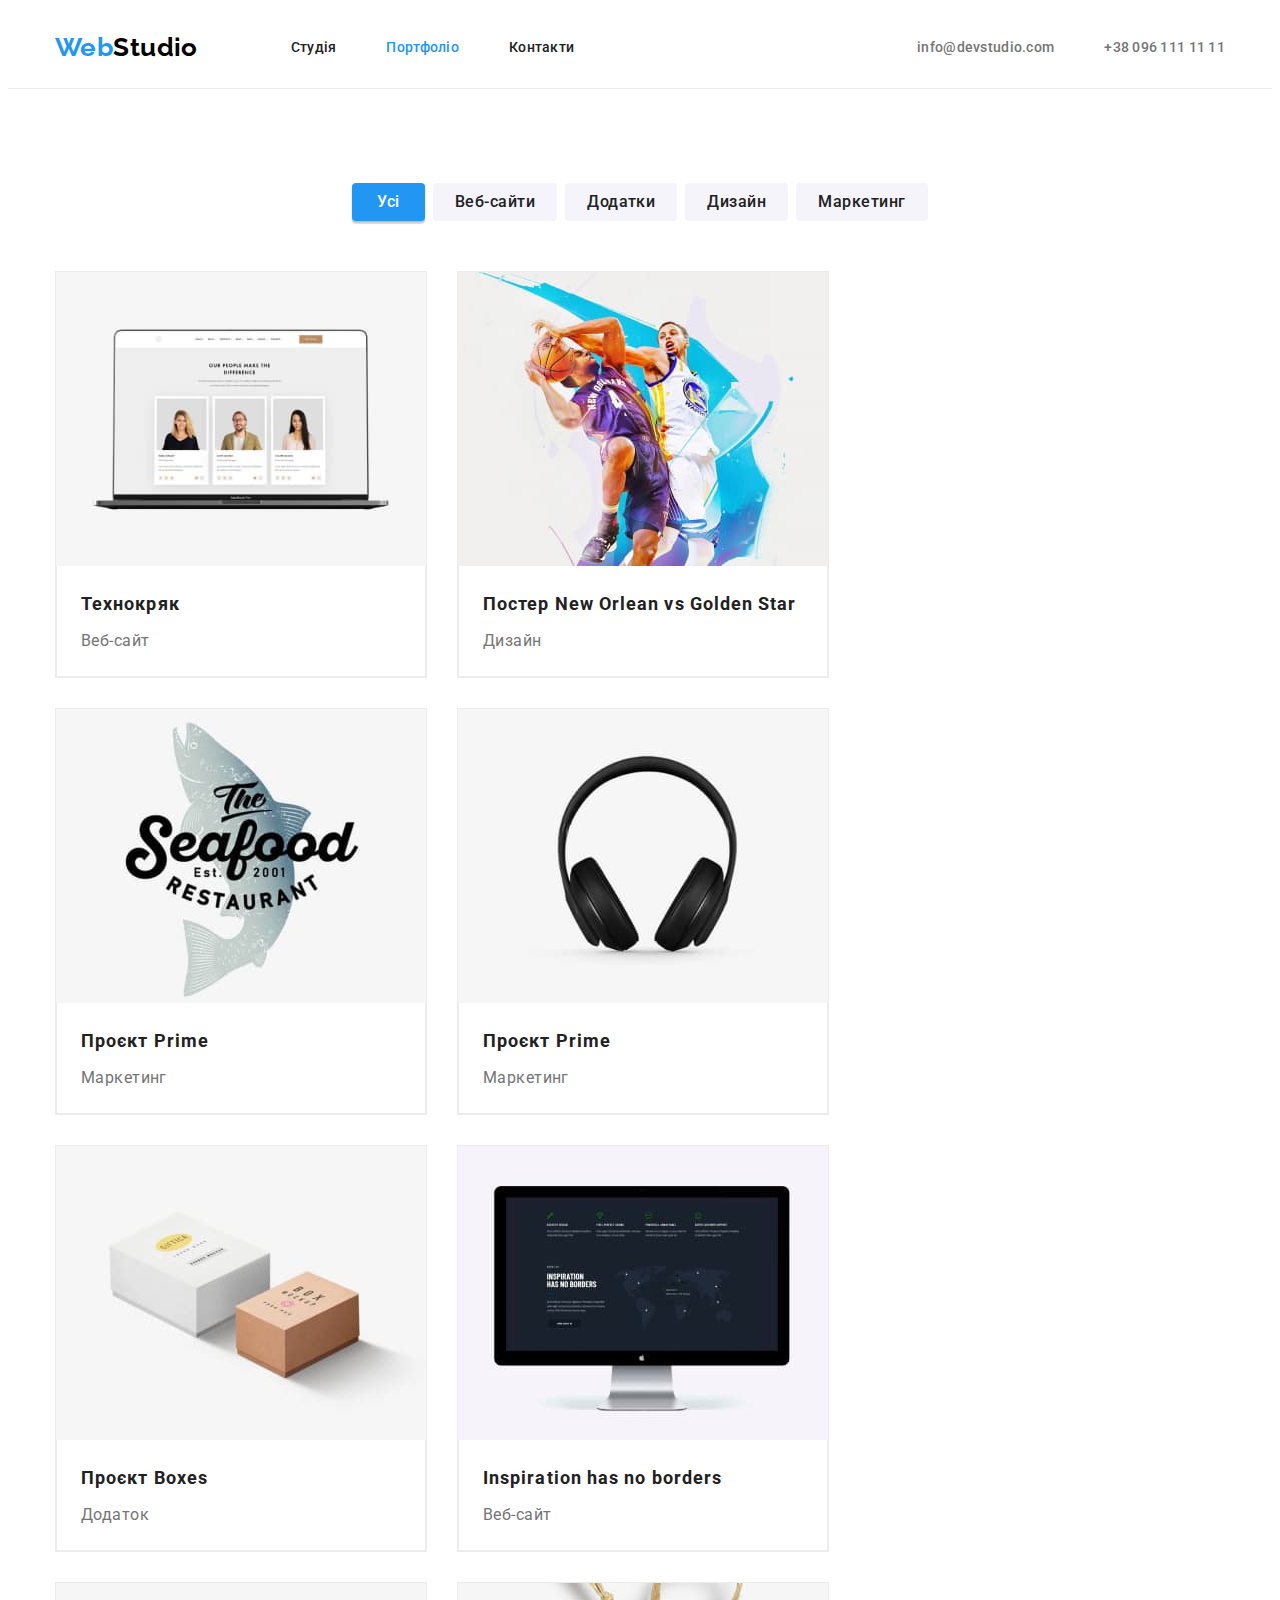
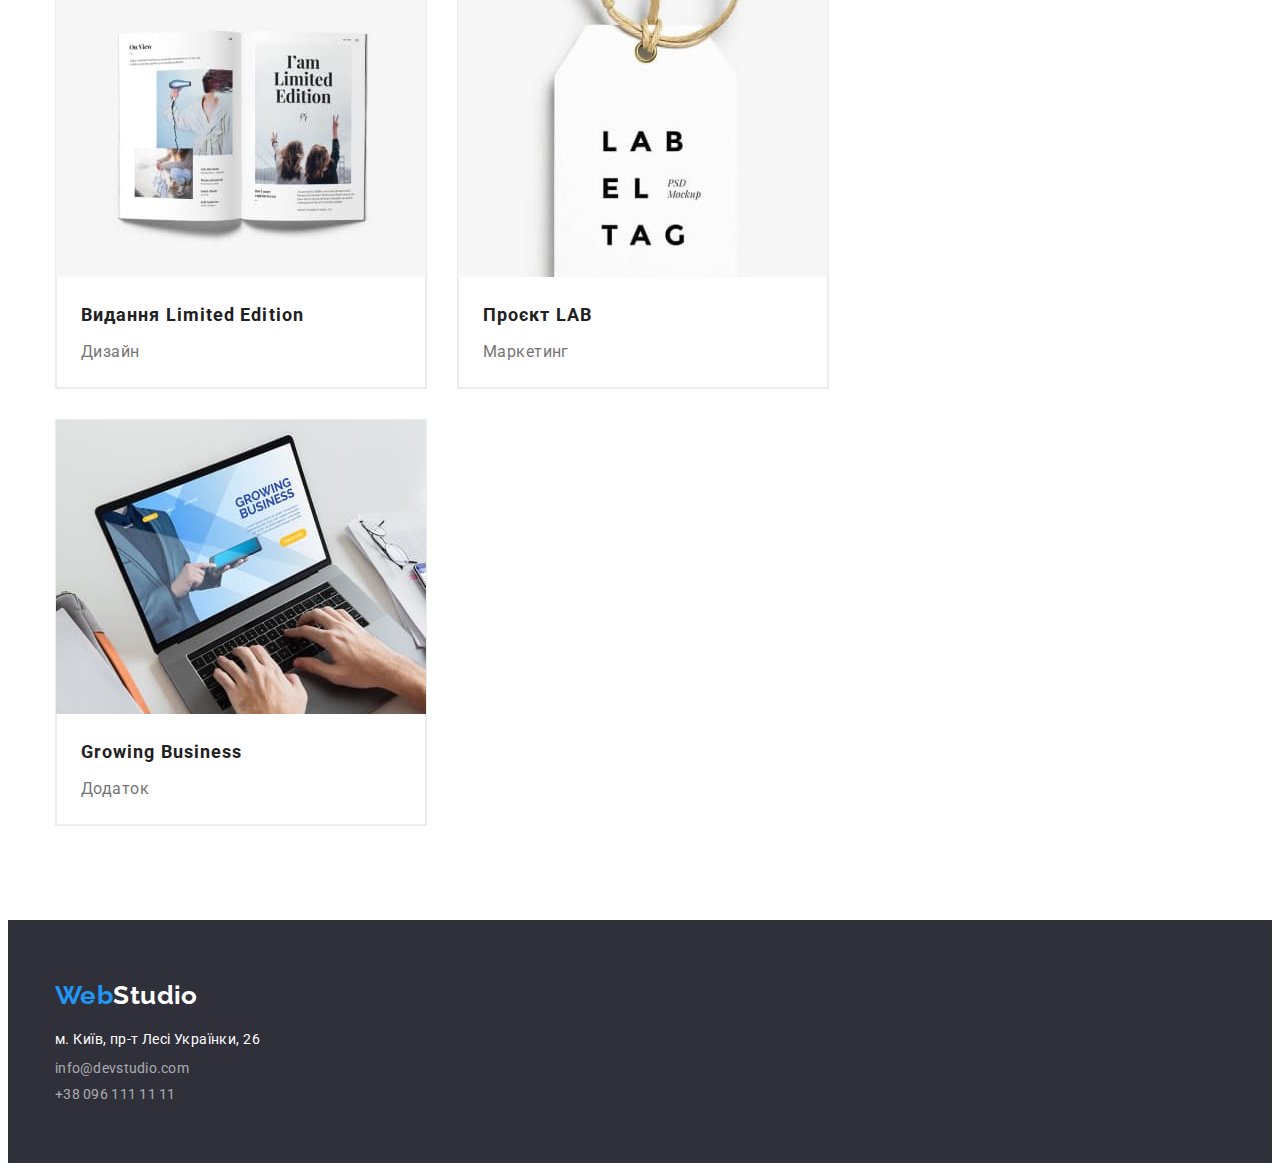
==== commit f6995fe1: "Добавление разметки" ====
--- a/portfolio.html
+++ b/portfolio.html
@@ -11,164 +11,178 @@
       href="https://fonts.googleapis.com/css2?family=Raleway:wght@700&family=Roboto:wght@400;500;700;900&display=swap"
       rel="stylesheet"
     />
-    <link rel="stylesheet" href="https://cdnjs.cloudflare.com/ajax/libs/modern-normalize/1.1.0/modern-normalize.min.css" integrity="sha512-wpPYUAdjBVSE4KJnH1VR1HeZfpl1ub8YT/NKx4PuQ5NmX2tKuGu6U/JRp5y+Y8XG2tV+wKQpNHVUX03MfMFn9Q==" crossorigin="anonymous" referrerpolicy="no-referrer" />
+    <link
+      rel="stylesheet"
+      href="https://cdnjs.cloudflare.com/ajax/libs/modern-normalize/1.1.0/modern-normalize.min.css"
+      integrity="sha512-wpPYUAdjBVSE4KJnH1VR1HeZfpl1ub8YT/NKx4PuQ5NmX2tKuGu6U/JRp5y+Y8XG2tV+wKQpNHVUX03MfMFn9Q=="
+      crossorigin="anonymous"
+      referrerpolicy="no-referrer"
+    />
     <link href="./css/styles.css" rel="stylesheet" />
   </head>
   <body>
     <!-- Шапка сайта -->
     <header class="page-header">
       <div class="container header-container">
-      <a class="header-logo" href=""> <span class="web">Web</span>Studio </a>
-      <nav class="site-nav">
-        <ul class="nav-list">
-          <li><a class="nav" href="./index.html">Студія</a></li>
-          <li><a class="nav-current" href="./portfolio.html">Портфоліо</a></li>
-          <li><a class="nav" href="">Контакти</a></li>
+        <a class="header-logo" href=""> <span class="web">Web</span>Studio </a>
+        <nav class="site-nav">
+          <ul class="nav-list">
+            <li><a class="nav" href="./index.html">Студія</a></li>
+            <li>
+              <a class="nav-current" href="./portfolio.html">Портфоліо</a>
+            </li>
+            <li><a class="nav" href="">Контакти</a></li>
+          </ul>
+        </nav>
+        <ul class="header-contact-list">
+          <li>
+            <a class="header-contact-element" href="mailto:info@devstudio.com"
+              >info@devstudio.com</a
+            >
+          </li>
+          <li>
+            <a class="header-contact-element" href="tel:+38-096-111-11-11"
+              >+38 096 111 11 11</a
+            >
+          </li>
         </ul>
-      </nav>
-      <ul class="header-contact-list">
-        <li>
-          <a class="header-contact-element" href="mailto:info@devstudio.com"
-            >info@devstudio.com</a
-          >
-        </li>
-        <li>
-          <a class="header-contact-element" href="tel:+38-096-111-11-11"
-            >+38 096 111 11 11</a
-          >
-        </li>
-      </ul>
-    </div>
+      </div>
     </header>
 
     <main>
       <!-- Портфолио -->
       <section class="section filter-section">
         <div class="container">
-        <h1 class="visually-hidden">Портфоліо</h1>
-        <ul class="filter-list">
-          <li><button class="filter-button-active" type="button">Усі</button></li>
-          <li>
-            <button class="filter-button" type="button">Веб-сайти</button>
-          </li>
-          <li><button class="filter-button" type="button">Додатки</button></li>
-          <li><button class="filter-button" type="button">Дизайн</button></li>
-          <li>
-            <button class="filter-button" type="button">Маркетинг</button>
-          </li>
-        </ul>
-        <ul class="portfolio-list">
-          <li class="portfolio-element">
-            <img
-              class="portfolio-element-image"
-              src="./images/Project_1.jpg"
-              alt="Технокряк"
-              width="370"
-            />
-            <div class="text-container">
-              <h2 class="portfolio-element-name">Технокряк</h2>
-              <p class="portfolio-element-text">Веб-сайт</p>
-            </div>
-          </li>
-          <li class="portfolio-element">
-            <img
-              class="portfolio-element-image"
-              src="./images/Project_2.jpg"
-              alt="Постер New Orlean vs Golden Star"
-              width="370"
-            />
-            <div class="text-container">
-              <h2 class="portfolio-element-name">
-                Постер New Orlean vs Golden Star
-              </h2>
-              <p class="portfolio-element-text">Дизайн</p>
-            </div>
-          </li>
-          <li class="portfolio-element">
-            <img
-              class="portfolio-element-image"
-              src="./images/Project_3.jpg"
-              alt="Ресторан Seafood"
-              width="370"
-            />
-            <div class="text-container">
-              <h2 class="portfolio-element-name">Проєкт Prime</h2>
-              <p class="portfolio-element-text">Маркетинг</p>
-            </div>
-          </li>
-          <li class="portfolio-element">
-            <img
-              class="portfolio-element-image"
-              src="./images/Project_4.jpg"
-              alt="Проєкт Prime"
-              width="370"
-            />
-            <div class="text-container">
-              <h2 class="portfolio-element-name">Проєкт Prime</h2>
-              <p class="portfolio-element-text">Маркетинг</p>
-            </div>
-          </li>
-          <li class="portfolio-element">
-            <img
-              class="portfolio-element-image"
-              src="./images/Project_5.jpg"
-              alt="Проєкт Boxes"
-              width="370"
-            />
-            <div class="text-container">
-              <h2 class="portfolio-element-name">Проєкт Boxes</h2>
-              <p class="portfolio-element-text">Додаток</p>
-            </div>
-          </li>
-          <li class="portfolio-element">
-            <img
-              class="portfolio-element-image"
-              src="./images/Project_6.jpg"
-              alt="Inspiration has no borders"
-              width="370"
-            />
-            <div class="text-container">
-              <h2 class="portfolio-element-name">Inspiration has no borders</h2>
-              <p class="portfolio-element-text">Веб-сайт</p>
-            </div>
-          </li>
-          <li class="portfolio-element">
-            <img
-              class="portfolio-element-image"
-              src="./images/Project_7.jpg"
-              alt="Видання Limited Edition"
-              width="370"
-            />
-            <div class="text-container">
-              <h2 class="portfolio-element-name">Видання Limited Edition</h2>
-              <p class="portfolio-element-text">Дизайн</p>
-            </div>
-          </li>
-          <li class="portfolio-element">
-            <img
-              class="portfolio-element-image"
-              src="./images/Project_8.jpg"
-              alt="Проєкт LAB"
-              width="370"
-            />
-            <div class="text-container">
-              <h2 class="portfolio-element-name">Проєкт LAB</h2>
-              <p class="portfolio-element-text">Маркетинг</p>
-            </div>
-          </li>
-          <li class="portfolio-element">
-            <img
-              class="portfolio-element-image"
-              src="./images/Project_9.jpg"
-              alt="Growing Business"
-              width="370"
-            />
-            <div class="text-container">
-              <h2 class="portfolio-element-name">Growing Business</h2>
-              <p class="portfolio-element-text">Додаток</p>
-            </div>
-          </li>
-        </ul>
+          <h1 class="visually-hidden">Портфоліо</h1>
+          <ul class="filter-list">
+            <li>
+              <button class="filter-button-active" type="button">Усі</button>
+            </li>
+            <li>
+              <button class="filter-button" type="button">Веб-сайти</button>
+            </li>
+            <li>
+              <button class="filter-button" type="button">Додатки</button>
+            </li>
+            <li><button class="filter-button" type="button">Дизайн</button></li>
+            <li>
+              <button class="filter-button" type="button">Маркетинг</button>
+            </li>
+          </ul>
+          <ul class="portfolio-list">
+            <li class="portfolio-element">
+              <img
+                class="portfolio-element-image"
+                src="./images/Project_1.jpg"
+                alt="Технокряк"
+                width="370"
+              />
+              <div class="text-container">
+                <h2 class="portfolio-element-name">Технокряк</h2>
+                <p class="portfolio-element-text">Веб-сайт</p>
+              </div>
+            </li>
+            <li class="portfolio-element">
+              <img
+                class="portfolio-element-image"
+                src="./images/Project_2.jpg"
+                alt="Постер New Orlean vs Golden Star"
+                width="370"
+              />
+              <div class="text-container">
+                <h2 class="portfolio-element-name">
+                  Постер New Orlean vs Golden Star
+                </h2>
+                <p class="portfolio-element-text">Дизайн</p>
+              </div>
+            </li>
+            <li class="portfolio-element">
+              <img
+                class="portfolio-element-image"
+                src="./images/Project_3.jpg"
+                alt="Ресторан Seafood"
+                width="370"
+              />
+              <div class="text-container">
+                <h2 class="portfolio-element-name">Проєкт Prime</h2>
+                <p class="portfolio-element-text">Маркетинг</p>
+              </div>
+            </li>
+            <li class="portfolio-element">
+              <img
+                class="portfolio-element-image"
+                src="./images/Project_4.jpg"
+                alt="Проєкт Prime"
+                width="370"
+              />
+              <div class="text-container">
+                <h2 class="portfolio-element-name">Проєкт Prime</h2>
+                <p class="portfolio-element-text">Маркетинг</p>
+              </div>
+            </li>
+            <li class="portfolio-element">
+              <img
+                class="portfolio-element-image"
+                src="./images/Project_5.jpg"
+                alt="Проєкт Boxes"
+                width="370"
+              />
+              <div class="text-container">
+                <h2 class="portfolio-element-name">Проєкт Boxes</h2>
+                <p class="portfolio-element-text">Додаток</p>
+              </div>
+            </li>
+            <li class="portfolio-element">
+              <img
+                class="portfolio-element-image"
+                src="./images/Project_6.jpg"
+                alt="Inspiration has no borders"
+                width="370"
+              />
+              <div class="text-container">
+                <h2 class="portfolio-element-name">
+                  Inspiration has no borders
+                </h2>
+                <p class="portfolio-element-text">Веб-сайт</p>
+              </div>
+            </li>
+            <li class="portfolio-element">
+              <img
+                class="portfolio-element-image"
+                src="./images/Project_7.jpg"
+                alt="Видання Limited Edition"
+                width="370"
+              />
+              <div class="text-container">
+                <h2 class="portfolio-element-name">Видання Limited Edition</h2>
+                <p class="portfolio-element-text">Дизайн</p>
+              </div>
+            </li>
+            <li class="portfolio-element">
+              <img
+                class="portfolio-element-image"
+                src="./images/Project_8.jpg"
+                alt="Проєкт LAB"
+                width="370"
+              />
+              <div class="text-container">
+                <h2 class="portfolio-element-name">Проєкт LAB</h2>
+                <p class="portfolio-element-text">Маркетинг</p>
+              </div>
+            </li>
+            <li class="portfolio-element">
+              <img
+                class="portfolio-element-image"
+                src="./images/Project_9.jpg"
+                alt="Growing Business"
+                width="370"
+              />
+              <div class="text-container">
+                <h2 class="portfolio-element-name">Growing Business</h2>
+                <p class="portfolio-element-text">Додаток</p>
+              </div>
+            </li>
+          </ul>
         </div>
       </section>
     </main>
@@ -176,29 +190,31 @@
     <!-- Футер -->
     <footer class="page-footer">
       <div class="container footer-container">
-      <a class="footer-logo" href=""> <span class="web">Web</span>Studio </a>
-      <address class="footer-contacts">
-        <a
-          class="footer-adress"
-          href="https://www.google.com/maps/d/viewer?mid=10uSM3H-mIU3GznYo2szRIEphczw&hl=en_US&ll=50.42732700000001%2C30.538092&z=17"
-          target="_blank"
-          rel="noopener norefferer nofollow"
-          >м. Київ, пр-т Лесі Українки, 26</a
-        >
-        <ul class="footer-contact-list">
-          <li>
-            <a class="footer-contact-element" href="mailto:info@devstudio.com"
-              >info@devstudio.com</a
-            >
-          </li>
-          <li>
-            <a class="footer-contact-element" href="tel:+38-096-111-11-11"
-              >+38 096 111 11 11</a
-            >
-          </li>
-        </ul>
-      </address>
-    </div>
+        <a class="footer-logo" href=""> <span class="web">Web</span>Studio </a>
+        <address class="footer-contacts">
+          <ul class="footer-contact-list">
+            <li>
+              <a
+                class="footer-adress"
+                href="https://www.google.com/maps/d/viewer?mid=10uSM3H-mIU3GznYo2szRIEphczw&hl=en_US&ll=50.42732700000001%2C30.538092&z=17"
+                target="_blank"
+                rel="noopener norefferer nofollow"
+                >м. Київ, пр-т Лесі Українки, 26</a
+              >
+            </li>
+            <li>
+              <a class="footer-contact-element" href="mailto:info@devstudio.com"
+                >info@devstudio.com</a
+              >
+            </li>
+            <li>
+              <a class="footer-contact-element" href="tel:+38-096-111-11-11"
+                >+38 096 111 11 11</a
+              >
+            </li>
+          </ul>
+        </address>
+      </div>
     </footer>
   </body>
 </html>
--- a/css/styles.css
+++ b/css/styles.css
@@ -56,10 +56,17 @@
   list-style: none;
 }
 
-.ul .h1, .h2, .h3, .p {
+.ul,
+.h1,
+.h2,
+.h3,
+.h4,
+.h5,
+.h6,
+.p {
   list-style: none;
-  margin-top: 0;
-  margin-bottom: 0;
+  margin: 0;
+  padding: 0;
 }
 
 .container {
@@ -111,7 +118,7 @@
 .nav-list {
   margin-left: 93px;
   display: flex;
-gap: 50px;
+  gap: 50px;
 }
 
 .header-contact-list {
@@ -130,6 +137,7 @@
   font-weight: 500;
   line-height: 1.14;
   letter-spacing: 0.02em;
+  padding: 32px 0;
 
   text-decoration: none;
 
@@ -145,6 +153,7 @@
   font-weight: 500;
   line-height: 1.14;
   letter-spacing: 0.02em;
+  padding: 32px 0;
 
   text-decoration: none;
 
@@ -161,6 +170,7 @@
   line-height: 1.14;
   letter-spacing: 0.02em;
   text-decoration: none;
+  padding: 32px 0;
 
   color: var(--boulder-color);
 }
@@ -175,18 +185,20 @@
 }
 
 .order-section {
+  margin: auto;
+  max-width: 1600px;
   text-align: center;
   padding: 200px 0;
   background-color: var(--gunmetal-color);
 }
 
 .order-section-header {
-  margin: 0, auto, 30px;
+  display: block;
+  margin: 0 auto 30px;
   width: 696px;
   font-weight: 900;
   font-size: 44px;
   line-height: 1.36;
- 
 
   letter-spacing: 0.06em;
   text-transform: uppercase;
@@ -200,7 +212,7 @@
   font-size: 16px;
   line-height: 1.87;
   letter-spacing: 0.06em;
-  
+
   border-radius: 4px;
   padding: 10px 32px;
   border: none;
@@ -232,17 +244,21 @@
   font-size: 14px;
   line-height: 1.14;
   text-transform: uppercase;
+  margin: 0;
+  padding: 0;
 
   color: var(--darkjunglegreen-color);
 }
 
 .feature-text {
   line-height: 1.71;
-  margin: 10px, 0, 0;
-
-  font-style: normal;
+  margin: 10px 0 0;
 
   color: var(--boulder-color);
+}
+
+.examples-section {
+  padding-top: 0;
 }
 
 .example-header,
@@ -251,8 +267,14 @@
   font-size: 36px;
   line-height: 1.17;
   text-align: center;
-
-  color: var(--darkjunglegreen-color);
+  margin: 0;
+  padding: 0;
+
+  color: var(--darkjunglegreen-color);
+}
+
+.team-section {
+  padding-top: 0;
 }
 
 .team-header {
@@ -276,9 +298,14 @@
 
 .team-element {
   box-shadow: 0px 1px 3px rgba(0, 0, 0, 0.12), 0px 1px 1px rgba(0, 0, 0, 0.14),
-  0px 2px 1px rgba(0, 0, 0, 0.2);
-border-radius: 0px 0px 4px 4px;
-
+    0px 2px 1px rgba(0, 0, 0, 0.2);
+  border-radius: 0px 0px 4px 4px;
+}
+
+.team-person-container {
+  padding: 0;
+  margin: 0;
+  background-color: var(--white-color);
 }
 
 .team-person-name {
@@ -296,6 +323,7 @@
   padding-bottom: 30px;
   font-size: 16px;
   line-height: 1.19;
+  margin: 0;
 
   text-align: center;
   font-style: normal;
@@ -348,7 +376,8 @@
 
   border-radius: 4px;
   padding: 6px 25px;
-  box-shadow: 0px 3px 1px rgba(0, 0, 0, 0.1), 0px 1px 2px rgba(0, 0, 0, 0.08), 0px 2px 2px rgba(0, 0, 0, 0.12); 
+  box-shadow: 0px 3px 1px rgba(0, 0, 0, 0.1), 0px 1px 2px rgba(0, 0, 0, 0.08),
+    0px 2px 2px rgba(0, 0, 0, 0.12);
 
   color: var(--white-color);
   background-color: var(--azure-color);
@@ -366,9 +395,9 @@
 }
 
 .portfolio-list {
-display: flex;
-flex-wrap: wrap;
-gap: 30px;
+  display: flex;
+  flex-wrap: wrap;
+  gap: 30px;
 }
 
 .portfolio-element {
@@ -377,7 +406,7 @@
 }
 
 .portfolio-element-name {
-  margin-bottom: 4px;
+  margin: 0 0 4px;
   font-weight: 700;
   font-size: 18px;
   line-height: 2;
@@ -396,6 +425,8 @@
   font-size: 16px;
   line-height: 1.88;
   font-style: normal;
+  margin: 0;
+  padding: 0;
 
   color: var(--boulder-color);
 }
@@ -411,8 +442,11 @@
   color: var(--white-color);
 }
 
+.footer-contacts {
+  margin-top: 20px;
+}
+
 .footer-adress {
-  margin-top: 20px;
   display: block;
   width: 231px;
   height: 21px;
@@ -423,11 +457,10 @@
   color: var(--white-color);
 }
 
-.footer-contact-list {
+.footer-contact-list > li:not(:last-child) {
   display: flex;
   flex-direction: column;
-  margin-top: 9px;
-  gap: 9px;
+  margin-bottom: 9px;
 }
 
 .footer-contact-element {
@@ -439,7 +472,6 @@
   color: var(--rgbawhitehigh-color);
 }
 
-.footer-contact-element:hover 
-.footer-contact-element:focus {
-  color: var(--azure-color);
-}
+.footer-contact-element:hover .footer-contact-element:focus {
+  color: var(--azure-color);
+}
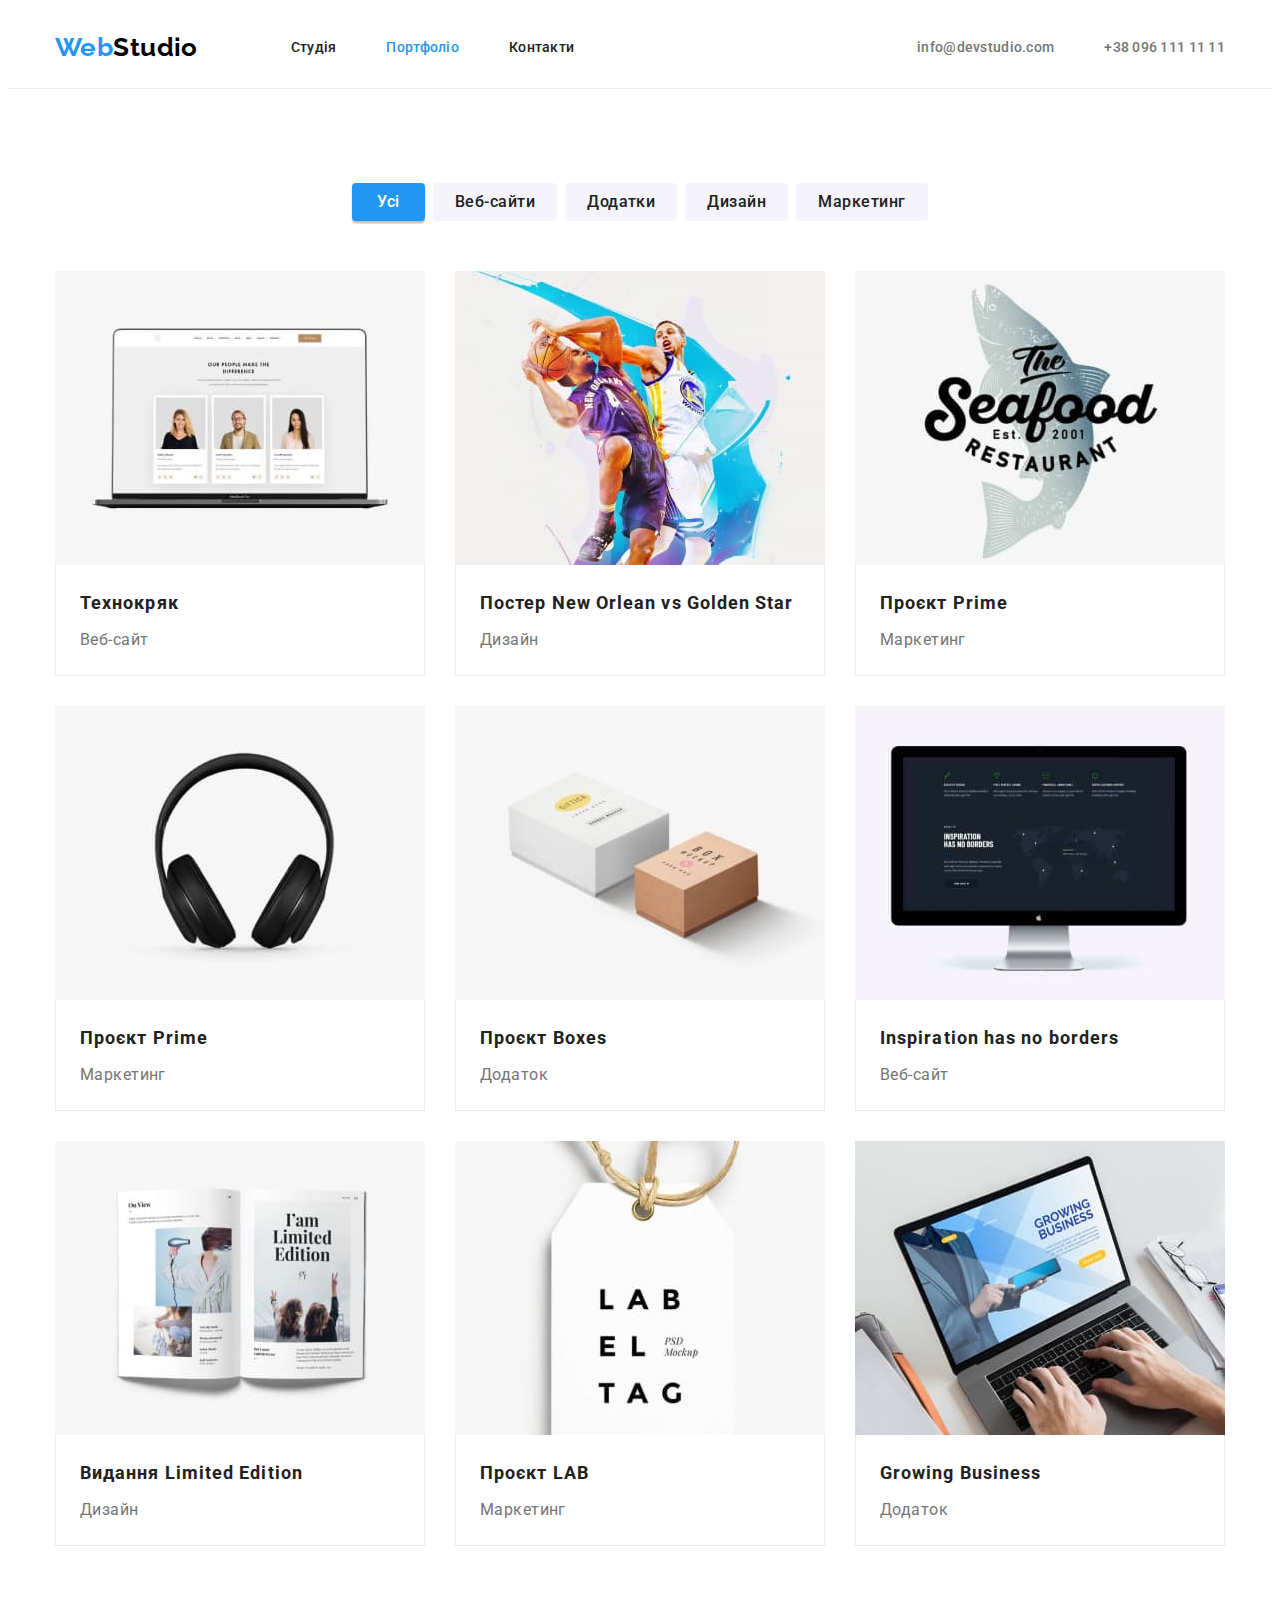
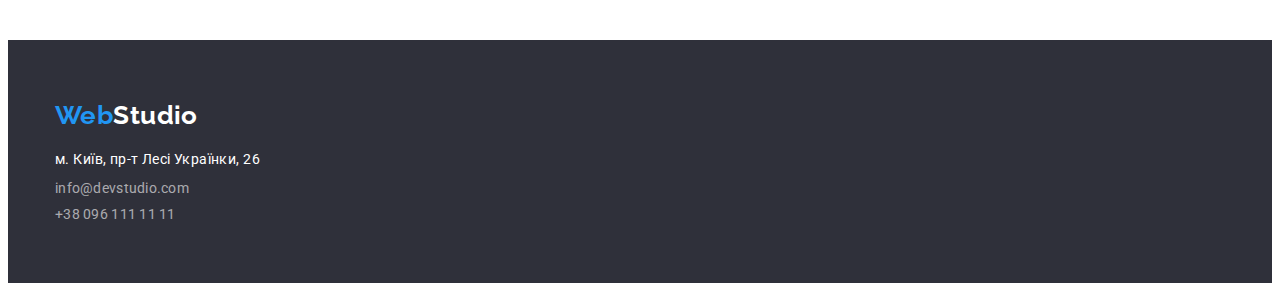
==== commit 1db70a03: "Добавление разметки" ====
--- a/portfolio.html
+++ b/portfolio.html
@@ -24,7 +24,7 @@
     <!-- Шапка сайта -->
     <header class="page-header">
       <div class="container header-container">
-        <a class="header-logo" href=""> <span class="web">Web</span>Studio </a>
+        <a class="header-logo" href="./index.html"> <span class="web">Web</span>Studio </a>
         <nav class="site-nav">
           <ul class="nav-list">
             <li><a class="nav" href="./index.html">Студія</a></li>
@@ -190,7 +190,7 @@
     <!-- Футер -->
     <footer class="page-footer">
       <div class="container footer-container">
-        <a class="footer-logo" href=""> <span class="web">Web</span>Studio </a>
+        <a class="footer-logo" href="./index.html"> <span class="web">Web</span>Studio </a>
         <address class="footer-contacts">
           <ul class="footer-contact-list">
             <li>
--- a/css/styles.css
+++ b/css/styles.css
@@ -279,6 +279,7 @@
 
 .team-header {
   margin-bottom: 50px;
+  padding-top: 94px;
 }
 
 .example-list {
@@ -300,19 +301,20 @@
   box-shadow: 0px 1px 3px rgba(0, 0, 0, 0.12), 0px 1px 1px rgba(0, 0, 0, 0.14),
     0px 2px 1px rgba(0, 0, 0, 0.2);
   border-radius: 0px 0px 4px 4px;
+  background-color: var(--white-color);
 }
 
 .team-person-container {
-  padding: 0;
+  padding: 30px 10px;
   margin: 0;
   background-color: var(--white-color);
 }
 
 .team-person-name {
-  margin: 30px 0 10px;
   font-weight: 500;
   font-size: 16px;
   line-height: 1.19;
+  margin: 0 auto 10px;
 
   text-align: center;
 
@@ -320,7 +322,6 @@
 }
 
 .team-person-position {
-  padding-bottom: 30px;
   font-size: 16px;
   line-height: 1.19;
   margin: 0;
@@ -402,7 +403,6 @@
 
 .portfolio-element {
   width: 370px;
-  border: 1px solid var(--dawnpink-color);
 }
 
 .portfolio-element-name {
